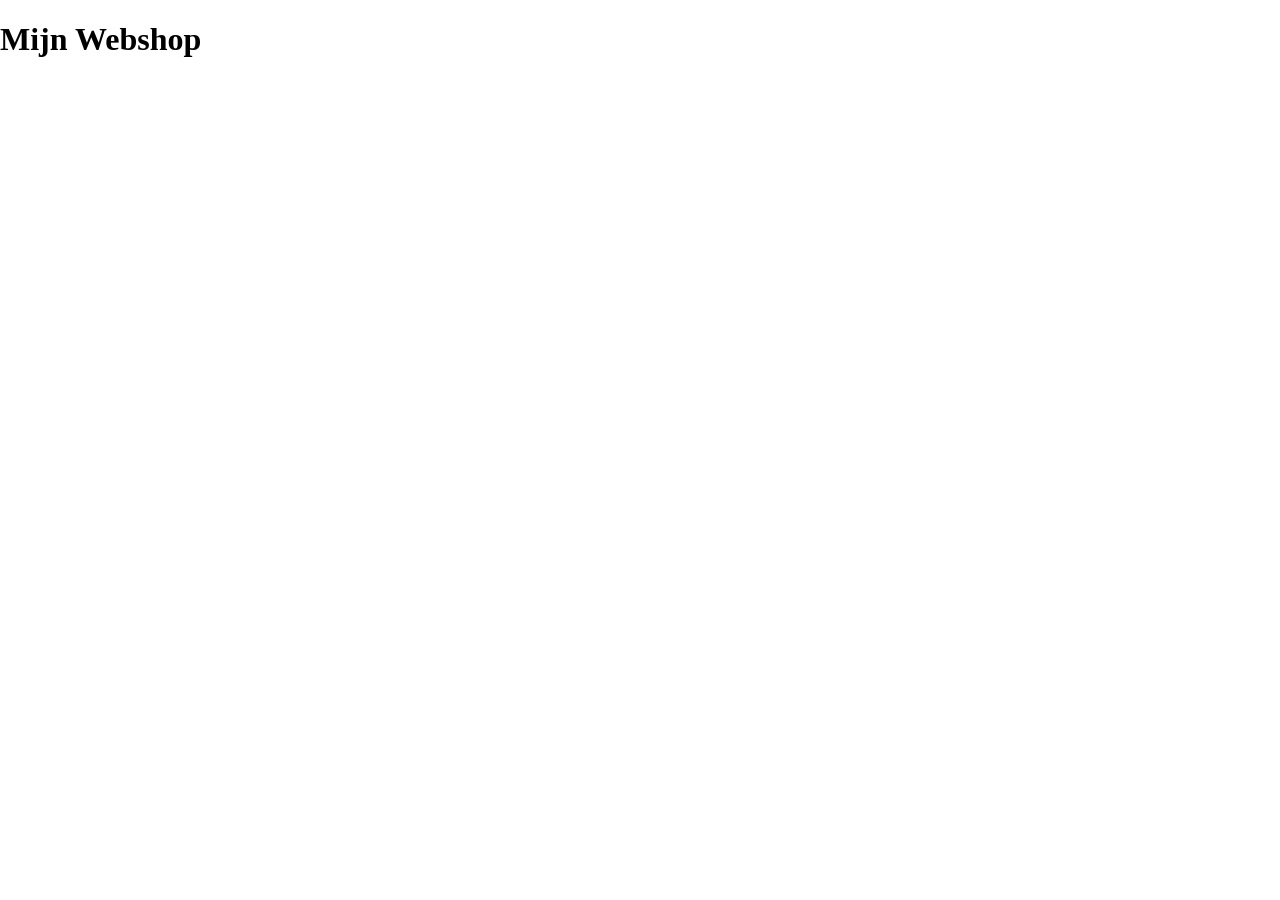
==== webshop-project/index.html @ 138c658b "rename" ====
<!DOCTYPE html>
<html lang="en">
<head>
  <meta charset="UTF-8">
  <meta name="viewport" content="width=device-width, initial-scale=1.0">
  <title>Document</title>
  <link rel="stylesheet" href="style/main.css">
</head>
<body>
    <h1>Mijn Webshop</h1>
      <div id="products"></div>
      <div id="cart"></div>
</body>
</html>
---- webshop-project/style/main.css ----
body {
  margin: 0;
  padding: 0;
}

.bg {
  position: absolute;
  height: 100vh;
  width: 100vw;
  top: 0;
  left: 0;
  background: url(/mountains.jpg);
  background-repeat: no-repeat;
  background-size: cover;
  background-position: center;
  z-index: -2;
}

.nav {
  height: 3.2rem;
  display: flex;
  justify-content: space-between;
  align-items: center;
  color: #fff;
}

.nav__logo {
  font-size: 1.5rem;
  margin: auto 1rem;
}

.nav__menu ul {
  margin: 0;
  padding: 0;
  display: flex;
}

.nav__menu ul li {
  list-style: none;
}

.nav__menu ul li a {
  text-decoration: none;
  color: #fff;
  padding: 1rem;
  display: block;
}

.nav__menu li:hover {
  background-color: rgba(255, 255, 255, 0.5);
}

.nav__hamburger {
  width: 1.875rem;
  height: 1.313rem;
  display: none;
  flex-direction: column;
  justify-content: space-around;
  position: absolute;
  top: 1rem;
  right: 1rem;
}

.nav__hamburger__line {
  height: 0.188rem;
  width: 100%;
  background-color: #fff;
  border-radius: 0.625rem;
  transition: all ease-in-out 0.2s;
}

/* raak me aan button */

.holographic-container {
  display: flex;
  justify-content: center;
  align-items: center;
  height: 100vh;
}

.holographic-card {
  width: 300px;
  height: 200px;
  display: flex;
  justify-content: center;
  align-items: center;
  position: relative;
  overflow: hidden;
  border-radius: 15px;
  transition: all 0.5s ease;
}

.holographic-card h2 {
  color: #0ff;
  font-size: 2rem;
  position: relative;
  z-index: 2;
}

.holographic-card::before {
  content: '';
  position: absolute;
  top: -50%;
  left: -50%;
  width: 200%;
  height: 200%;
  background: linear-gradient(
    0deg, 
    transparent, 
    transparent 30%, 
    rgba(0,255,255,0.3)
  );
  transform: rotate(-45deg);
  transition: all 0.5s ease;
  opacity: 0;
}

.holographic-card:hover {
  transform: scale(1.05);
  box-shadow: 0 0 20px rgba(0,255,255,0.5);
}

.holographic-card:hover::before {
  opacity: 1;
  transform: rotate(-45deg) translateY(100%);
}

/* MEDIA QUERIES */

@media screen and (max-width: 550px) {
  .nav__hamburger {
    display: flex;
  }
  .nav__menu {
    position: absolute;
    display: flex;
    align-items: center;
    background-color: rgba(255, 255, 255, 0.2);
    top: -10rem;
    width: 100%;
    transition: all ease-in-out 0.4s;
  }
  .nav {
    flex-direction: column;
    align-items: flex-start;
  }
  .nav__menu ul {
    flex-direction: column;
    width: 100%;
    padding: 3rem 0 0.6rem;
  }
  .nav__menu ul li {
    text-align: center;
  }
  .nav__menu ul li a {
    padding: 0.5rem;
  }
  .nav__menu {
    z-index: -1;
  }
  .nav__menu.active {
    top: 0;
  }
  .nav__hamburger.active :nth-child(1) {
    transform: rotate(45deg) translate(0.45rem, 0.1875rem);
  }

  .nav__hamburger.active :nth-child(2) {
    opacity: 0;
  }

  .nav__hamburger.active :nth-child(3) {
    transform: rotate(-45deg) translate(0.45rem, -0.1875rem);
  }
}
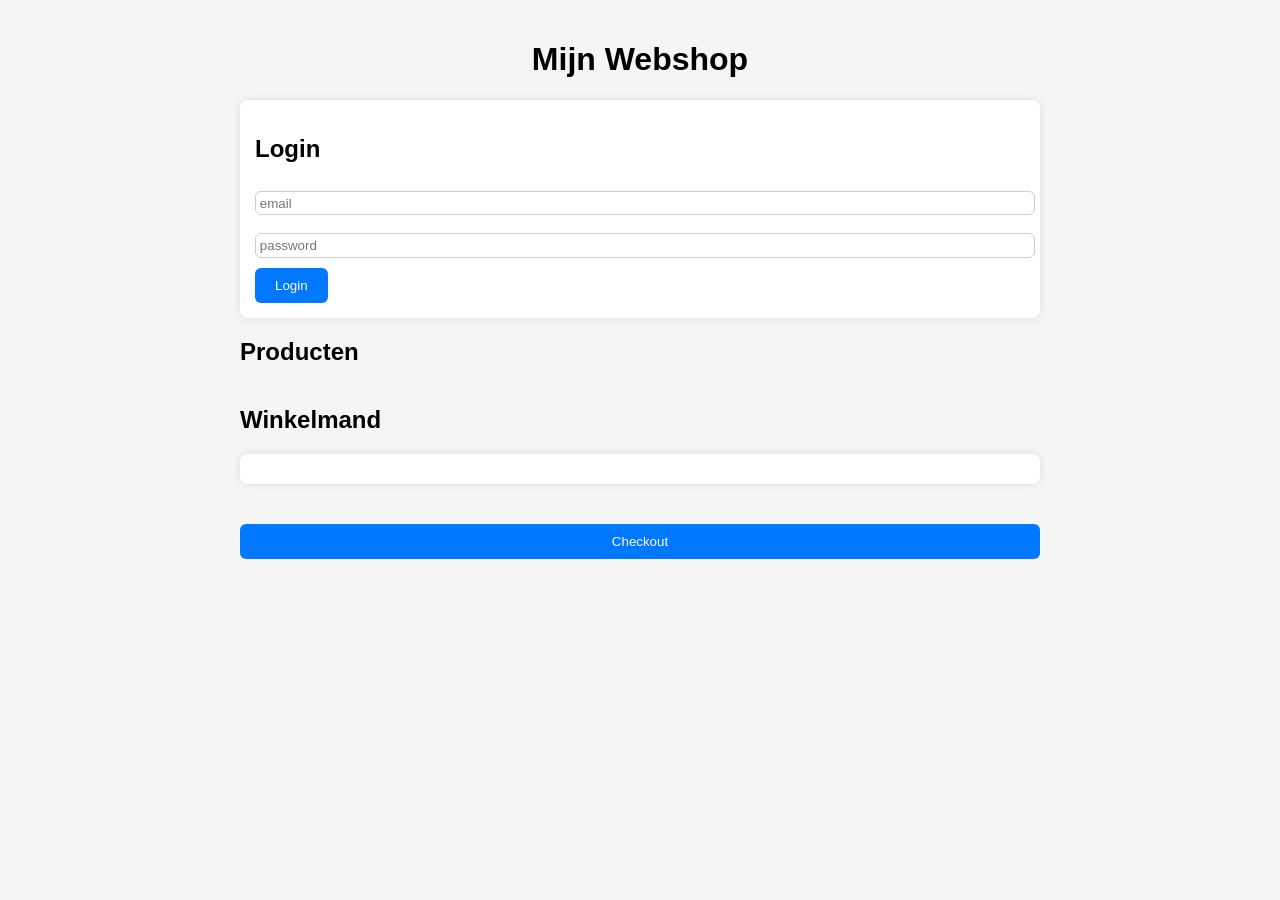
==== commit e31d53a0: "commit fake webshop Item add and remove in cart" ====
--- a/webshop-project/index.html
+++ b/webshop-project/index.html
@@ -1,14 +1,34 @@
+
 <!DOCTYPE html>
-<html lang="en">
+<html>
 <head>
-  <meta charset="UTF-8">
-  <meta name="viewport" content="width=device-width, initial-scale=1.0">
-  <title>Document</title>
-  <link rel="stylesheet" href="style/main.css">
+    <title>Mijn Webshop</title>
+    <link rel="stylesheet" href="style/main.css">
 </head>
 <body>
-    <h1>Mijn Webshop</h1>
-      <div id="products"></div>
-      <div id="cart"></div>
+
+<div class="container">
+
+    <h1 class="title">Mijn Webshop</h1>
+
+    <div class="auth-box">
+        <h2>Login</h2>
+        <input id="email" placeholder="email" />
+        <input id="password" placeholder="password" type="password" />
+        <button onclick="login()" class="btn">Login</button>
+    </div>
+
+    <h2>Producten</h2>
+    <div id="products" class="product-grid"></div>
+
+    <h2>Winkelmand</h2>
+    <div id="cart" class="cart-box"></div>
+
+    <button onclick="checkout()" class="btn checkout-btn">Checkout</button>
+
+</div>
+
+<script src="script.js"></script>
 </body>
-</html>+</html>
+
--- a/webshop-project/style/main.css
+++ b/webshop-project/style/main.css
@@ -1,176 +1,70 @@
+
 body {
-  margin: 0;
-  padding: 0;
+    font-family: Arial, sans-serif;
+    background: #f5f5f5;
+    margin: 0;
+    padding: 0;
 }
 
-.bg {
-  position: absolute;
-  height: 100vh;
-  width: 100vw;
-  top: 0;
-  left: 0;
-  background: url(/mountains.jpg);
-  background-repeat: no-repeat;
-  background-size: cover;
-  background-position: center;
-  z-index: -2;
+.container {
+    width: 800px;
+    margin: auto;
+    padding: 20px;
 }
 
-.nav {
-  height: 3.2rem;
-  display: flex;
-  justify-content: space-between;
-  align-items: center;
-  color: #fff;
+.title {
+    text-align: center;
 }
 
-.nav__logo {
-  font-size: 1.5rem;
-  margin: auto 1rem;
+.auth-box,
+.cart-box {
+    background: white;
+    padding: 15px;
+    border-radius: 8px;
+    box-shadow: 0 0 8px rgba(0,0,0,0.1);
+    margin-bottom: 20px;
 }
 
-.nav__menu ul {
-  margin: 0;
-  padding: 0;
-  display: flex;
+.product-grid {
+    display: grid;
+    grid-template-columns: repeat(2, 1fr);
+    gap: 15px;
 }
 
-.nav__menu ul li {
-  list-style: none;
+.product-grid div {
+    background: white;
+    padding: 15px;
+    border-radius: 8px;
+    box-shadow: 0 0 8px rgba(0,0,0,0.1);
 }
 
-.nav__menu ul li a {
-  text-decoration: none;
-  color: #fff;
-  padding: 1rem;
-  display: block;
+input {
+    width: 100%;
+    padding: .5%;
+    margin-top: 8px;
+    margin-bottom: 10px;
+    border-radius: 6px;
+    border: 1px solid #ccc;
 }
 
-.nav__menu li:hover {
-  background-color: rgba(255, 255, 255, 0.5);
+.btn {
+    padding: 10px 20px;
+    background: #0078ff;
+    color: white;
+    border: none;
+    border-radius: 6px;
+    cursor: pointer;
 }
 
-.nav__hamburger {
-  width: 1.875rem;
-  height: 1.313rem;
-  display: none;
-  flex-direction: column;
-  justify-content: space-around;
-  position: absolute;
-  top: 1rem;
-  right: 1rem;
+.btn:hover {
+    background: #005fcc;
 }
 
-.nav__hamburger__line {
-  height: 0.188rem;
-  width: 100%;
-  background-color: #fff;
-  border-radius: 0.625rem;
-  transition: all ease-in-out 0.2s;
+.checkout-btn {
+    width: 100%;
+    margin-top: 20px;
 }
 
-/* raak me aan button */
-
-.holographic-container {
-  display: flex;
-  justify-content: center;
-  align-items: center;
-  height: 100vh;
+button {
+    cursor: pointer;
 }
-
-.holographic-card {
-  width: 300px;
-  height: 200px;
-  display: flex;
-  justify-content: center;
-  align-items: center;
-  position: relative;
-  overflow: hidden;
-  border-radius: 15px;
-  transition: all 0.5s ease;
-}
-
-.holographic-card h2 {
-  color: #0ff;
-  font-size: 2rem;
-  position: relative;
-  z-index: 2;
-}
-
-.holographic-card::before {
-  content: '';
-  position: absolute;
-  top: -50%;
-  left: -50%;
-  width: 200%;
-  height: 200%;
-  background: linear-gradient(
-    0deg, 
-    transparent, 
-    transparent 30%, 
-    rgba(0,255,255,0.3)
-  );
-  transform: rotate(-45deg);
-  transition: all 0.5s ease;
-  opacity: 0;
-}
-
-.holographic-card:hover {
-  transform: scale(1.05);
-  box-shadow: 0 0 20px rgba(0,255,255,0.5);
-}
-
-.holographic-card:hover::before {
-  opacity: 1;
-  transform: rotate(-45deg) translateY(100%);
-}
-
-/* MEDIA QUERIES */
-
-@media screen and (max-width: 550px) {
-  .nav__hamburger {
-    display: flex;
-  }
-  .nav__menu {
-    position: absolute;
-    display: flex;
-    align-items: center;
-    background-color: rgba(255, 255, 255, 0.2);
-    top: -10rem;
-    width: 100%;
-    transition: all ease-in-out 0.4s;
-  }
-  .nav {
-    flex-direction: column;
-    align-items: flex-start;
-  }
-  .nav__menu ul {
-    flex-direction: column;
-    width: 100%;
-    padding: 3rem 0 0.6rem;
-  }
-  .nav__menu ul li {
-    text-align: center;
-  }
-  .nav__menu ul li a {
-    padding: 0.5rem;
-  }
-  .nav__menu {
-    z-index: -1;
-  }
-  .nav__menu.active {
-    top: 0;
-  }
-  .nav__hamburger.active :nth-child(1) {
-    transform: rotate(45deg) translate(0.45rem, 0.1875rem);
-  }
-
-  .nav__hamburger.active :nth-child(2) {
-    opacity: 0;
-  }
-
-  .nav__hamburger.active :nth-child(3) {
-    transform: rotate(-45deg) translate(0.45rem, -0.1875rem);
-  }
-}
-
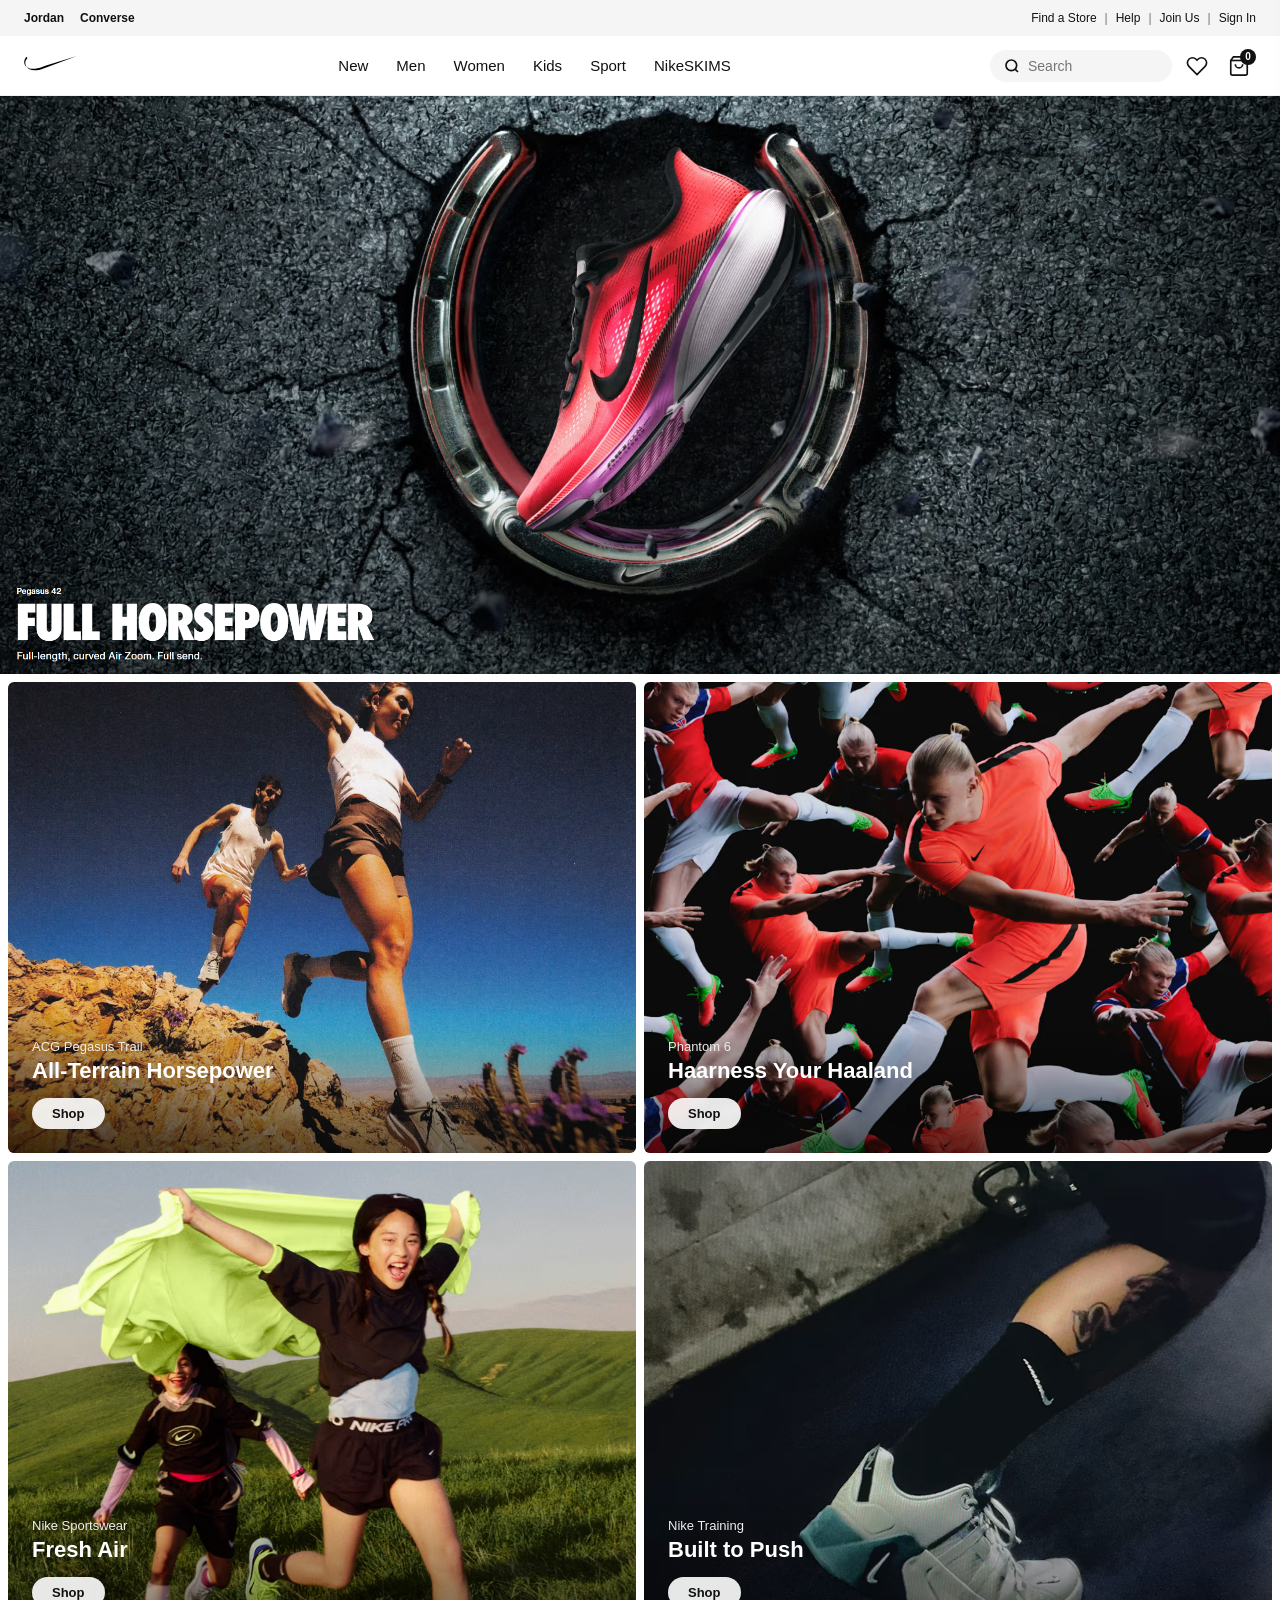
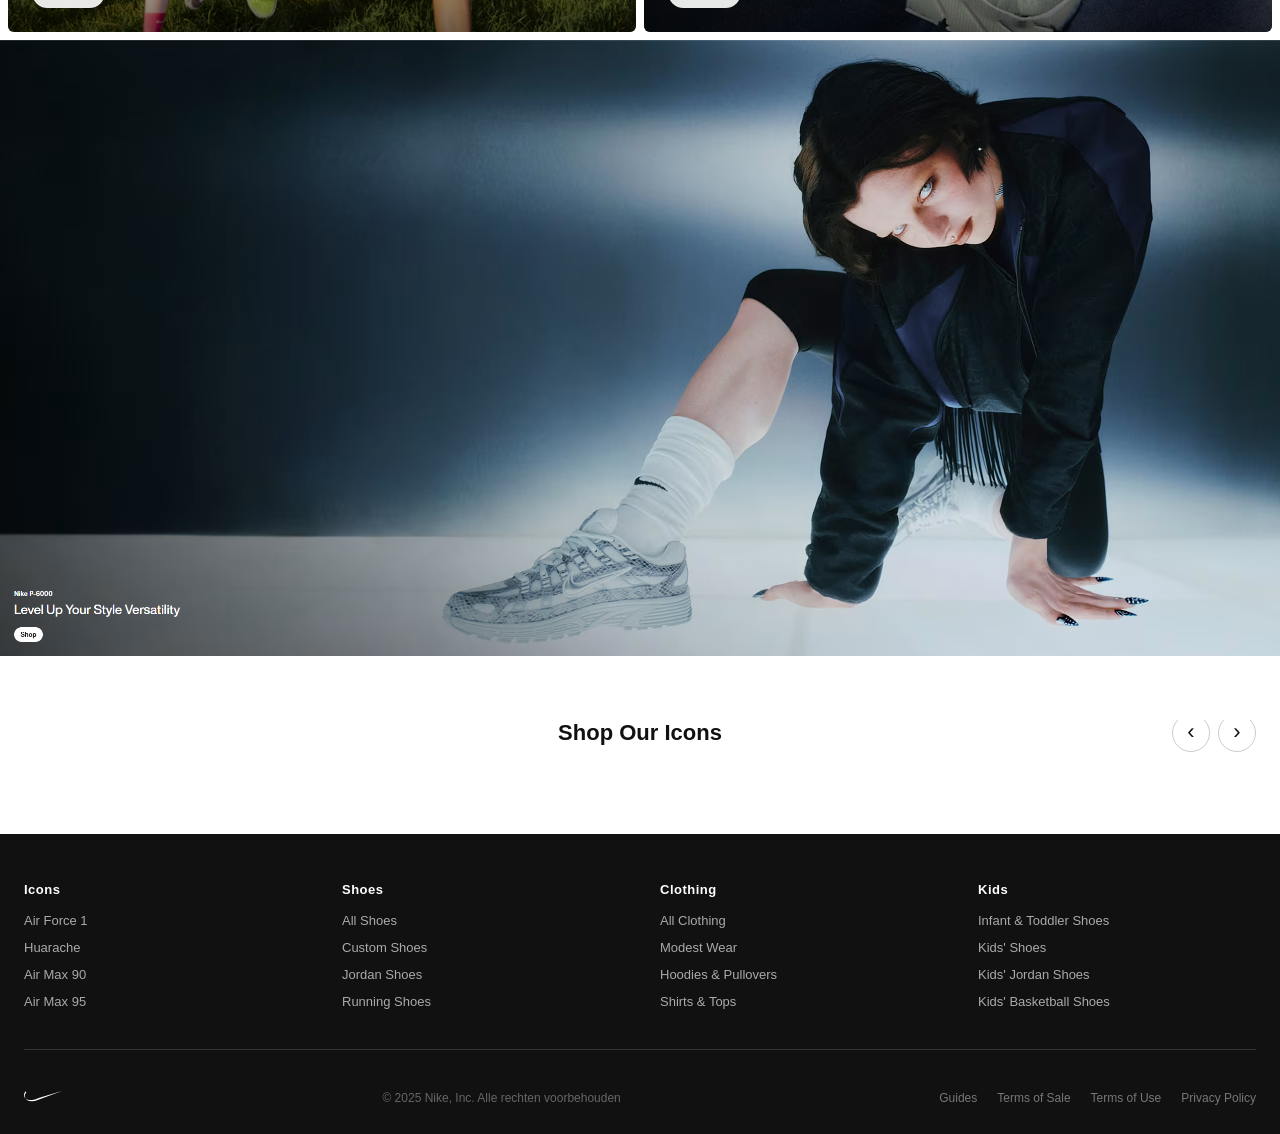
==== commit ad472505: "added fake nike clone" ====
--- a/webshop-project/index.html
+++ b/webshop-project/index.html
@@ -1,34 +1,213 @@
-
 <!DOCTYPE html>
-<html>
+<html lang="nl">
 <head>
-    <title>Mijn Webshop</title>
+    <meta charset="UTF-8">
+    <meta name="viewport" content="width=device-width, initial-scale=1.0">
+    <title>Nike. Just Do It.</title>
     <link rel="stylesheet" href="style/main.css">
 </head>
 <body>
 
-<div class="container">
-
-    <h1 class="title">Mijn Webshop</h1>
-
-    <div class="auth-box">
-        <h2>Login</h2>
-        <input id="email" placeholder="email" />
-        <input id="password" placeholder="password" type="password" />
-        <button onclick="login()" class="btn">Login</button>
-    </div>
-
-    <h2>Producten</h2>
-    <div id="products" class="product-grid"></div>
-
-    <h2>Winkelmand</h2>
-    <div id="cart" class="cart-box"></div>
-
-    <button onclick="checkout()" class="btn checkout-btn">Checkout</button>
-
+<!-- UTILITY BAR -->
+<div class="utility-bar">
+    <div class="utility-inner">
+        <div class="utility-left">
+            <span class="brand-link">Jordan</span>
+            <span class="brand-link">Converse</span>
+        </div>
+        <div class="utility-right">
+            <a href="#" class="utility-link">Find a Store</a>
+            <span class="utility-sep">|</span>
+            <a href="#" class="utility-link">Help</a>
+            <span class="utility-sep">|</span>
+            <a href="#" class="utility-link" onclick="openLogin(); return false;">Join Us</a>
+            <span class="utility-sep">|</span>
+            <a href="#" class="utility-link" onclick="openLogin(); return false;">Sign In</a>
+        </div>
+    </div>
+</div>
+
+<!-- NAVBAR -->
+<nav class="navbar">
+    <div class="nav-inner">
+        <div class="nav-logo">
+            <svg xmlns="http://www.w3.org/2000/svg" viewBox="0 0 60 22" width="55" height="20">
+                <path d="M58 0L20.5 14c-3.2 1.2-6.2 1.8-8.9 1.8C7 15.8 3.9 14.2 2.2 11.4.4 8.5.9 5 3.5 2.6L2.8.8C1 2.3 0 4.4 0 6.8c0 5 5.3 8 12.2 7.2 3.4-.4 7.1-1.6 11-3.3L58 0z"/>
+            </svg>
+        </div>
+        <div class="nav-links">
+            <a href="#" class="nav-link">New</a>
+            <a href="#" class="nav-link">Men</a>
+            <a href="#" class="nav-link">Women</a>
+            <a href="#" class="nav-link">Kids</a>
+            <a href="#" class="nav-link">Sport</a>
+            <a href="#" class="nav-link">NikeSKIMS</a>
+        </div>
+        <div class="nav-right">
+            <div class="search-box">
+                <svg width="16" height="16" viewBox="0 0 24 24" fill="none" stroke="currentColor" stroke-width="2.5">
+                    <circle cx="11" cy="11" r="8"/><line x1="21" y1="21" x2="16.65" y2="16.65"/>
+                </svg>
+                <input type="text" placeholder="Search" id="search-input" oninput="filterProducts()" />
+            </div>
+            <button class="icon-btn" onclick="openLogin()">
+                <svg width="22" height="22" viewBox="0 0 24 24" fill="none" stroke="currentColor" stroke-width="1.8">
+                    <path d="M20.84 4.61a5.5 5.5 0 0 0-7.78 0L12 5.67l-1.06-1.06a5.5 5.5 0 0 0-7.78 7.78l1.06 1.06L12 21.23l7.78-7.78 1.06-1.06a5.5 5.5 0 0 0 0-7.78z"/>
+                </svg>
+            </button>
+            <button class="icon-btn cart-icon-btn" onclick="toggleCart()">
+                <svg width="22" height="22" viewBox="0 0 24 24" fill="none" stroke="currentColor" stroke-width="1.8">
+                    <path d="M6 2L3 6v14a2 2 0 0 0 2 2h14a2 2 0 0 0 2-2V6l-3-4z"/>
+                    <line x1="3" y1="6" x2="21" y2="6"/>
+                    <path d="M16 10a4 4 0 0 1-8 0"/>
+                </svg>
+                <span id="cart-count" class="cart-count">0</span>
+            </button>
+        </div>
+    </div>
+</nav>
+
+<!-- HERO -->
+<section class="hero">
+    <img src="images/herosection.png" alt="Hero" class="hero-bg-img" />
+</section>
+
+<!-- CAMPAIGN GRID -->
+<section class="campaign-grid">
+    <div class="campaign-card">
+        <img src="images/image.png" alt="Campaign 1" class="campaign-img" />
+        <div class="campaign-info">
+            <p class="camp-eyebrow">ACG Pegasus Trail</p>
+            <p class="camp-title">All-Terrain Horsepower</p>
+            <a href="#" class="shop-pill">Shop</a>
+        </div>
+    </div>
+    <div class="campaign-card">
+        <img src="images/haaland.png" alt="Campaign 2" class="campaign-img" />
+        <div class="campaign-info">
+            <p class="camp-eyebrow">Phantom 6</p>
+            <p class="camp-title">Haarness Your Haaland</p>
+            <a href="#" class="shop-pill">Shop</a>
+        </div>
+    </div>
+    <div class="campaign-card">
+        <img src="images/3efoto.png" alt="Campaign 3" class="campaign-img" />
+        <div class="campaign-info">
+            <p class="camp-eyebrow">Nike Sportswear</p>
+            <p class="camp-title">Fresh Air</p>
+            <a href="#" class="shop-pill">Shop</a>
+        </div>
+    </div>
+    <div class="campaign-card">
+        <img src="images/4efoto.png" alt="Campaign 4" class="campaign-img" />
+        <div class="campaign-info">
+            <p class="camp-eyebrow">Nike Training</p>
+            <p class="camp-title">Built to Push</p>
+            <a href="#" class="shop-pill">Shop</a>
+        </div>
+    </div>
+</section>
+
+<!-- HERO 2 BANNER -->
+<section class="hero2-banner">
+    <img src="images/hero2section.png" alt="Nike P-6000" class="hero2-img" />
+</section>
+
+<!-- CAROUSEL -->
+<section id="products-section" class="carousel-section">
+    <div class="carousel-header">
+        <h2 class="carousel-title">Shop Our Icons</h2>
+        <div class="carousel-arrows">
+            <button class="carousel-arrow" id="prev-btn" onclick="carouselPrev()">&#8249;</button>
+            <button class="carousel-arrow" id="next-btn" onclick="carouselNext()">&#8250;</button>
+        </div>
+    </div>
+    <div class="carousel-viewport">
+        <div id="products" class="carousel-track"></div>
+    </div>
+</section>
+
+<!-- FOOTER -->
+<footer class="footer">
+    <div class="footer-inner">
+        <div class="footer-columns">
+            <div class="footer-col">
+                <h4>Icons</h4>
+                <a href="#">Air Force 1</a>
+                <a href="#">Huarache</a>
+                <a href="#">Air Max 90</a>
+                <a href="#">Air Max 95</a>
+            </div>
+            <div class="footer-col">
+                <h4>Shoes</h4>
+                <a href="#">All Shoes</a>
+                <a href="#">Custom Shoes</a>
+                <a href="#">Jordan Shoes</a>
+                <a href="#">Running Shoes</a>
+            </div>
+            <div class="footer-col">
+                <h4>Clothing</h4>
+                <a href="#">All Clothing</a>
+                <a href="#">Modest Wear</a>
+                <a href="#">Hoodies &amp; Pullovers</a>
+                <a href="#">Shirts &amp; Tops</a>
+            </div>
+            <div class="footer-col">
+                <h4>Kids</h4>
+                <a href="#">Infant &amp; Toddler Shoes</a>
+                <a href="#">Kids' Shoes</a>
+                <a href="#">Kids' Jordan Shoes</a>
+                <a href="#">Kids' Basketball Shoes</a>
+            </div>
+        </div>
+        <div class="footer-bottom">
+            <svg xmlns="http://www.w3.org/2000/svg" viewBox="0 0 60 22" width="40" height="16" fill="white">
+                <path d="M58 0L20.5 14c-3.2 1.2-6.2 1.8-8.9 1.8C7 15.8 3.9 14.2 2.2 11.4.4 8.5.9 5 3.5 2.6L2.8.8C1 2.3 0 4.4 0 6.8c0 5 5.3 8 12.2 7.2 3.4-.4 7.1-1.6 11-3.3L58 0z"/>
+            </svg>
+            <p>© 2025 Nike, Inc. Alle rechten voorbehouden</p>
+            <div class="footer-links">
+                <a href="#">Guides</a>
+                <a href="#">Terms of Sale</a>
+                <a href="#">Terms of Use</a>
+                <a href="#">Privacy Policy</a>
+            </div>
+        </div>
+    </div>
+</footer>
+
+<!-- CART SIDEBAR -->
+<div id="cart-overlay" class="cart-overlay" onclick="toggleCart()"></div>
+<aside id="cart-sidebar" class="cart-sidebar">
+    <div class="cart-header">
+        <h3>Your Bag</h3>
+        <button class="close-btn" onclick="toggleCart()">✕</button>
+    </div>
+    <div id="cart" class="cart-items"></div>
+    <div class="cart-footer">
+        <div class="cart-total">
+            <span>Total</span>
+            <span id="cart-total">€0</span>
+        </div>
+        <button onclick="checkout()" class="checkout-btn">Checkout</button>
+    </div>
+</aside>
+
+<!-- LOGIN MODAL -->
+<div id="login-overlay" class="login-overlay" onclick="closeLogin()"></div>
+<div id="login-modal" class="login-modal">
+    <button class="close-btn modal-close" onclick="closeLogin()">✕</button>
+    <div class="modal-swoosh">
+        <svg xmlns="http://www.w3.org/2000/svg" viewBox="0 0 60 22" width="60" height="22">
+            <path d="M58 0L20.5 14c-3.2 1.2-6.2 1.8-8.9 1.8C7 15.8 3.9 14.2 2.2 11.4.4 8.5.9 5 3.5 2.6L2.8.8C1 2.3 0 4.4 0 6.8c0 5 5.3 8 12.2 7.2 3.4-.4 7.1-1.6 11-3.3L58 0z"/>
+        </svg>
+    </div>
+    <h2>Your account<br>for everything<br>Nike</h2>
+    <input id="email" type="email" placeholder="Email address" />
+    <input id="password" type="password" placeholder="Password" />
+    <button onclick="login()" class="btn-primary">Sign In</button>
+    <p class="modal-footer-text">Not a Member? <a href="#">Join Us</a></p>
 </div>
 
 <script src="script.js"></script>
 </body>
 </html>
-
--- a/webshop-project/style/main.css
+++ b/webshop-project/style/main.css
@@ -1,70 +1,732 @@
-
-body {
-    font-family: Arial, sans-serif;
-    background: #f5f5f5;
+*, *::before, *::after {
+    box-sizing: border-box;
     margin: 0;
     padding: 0;
 }
 
-.container {
-    width: 800px;
+:root {
+    --black: #111111;
+    --white: #ffffff;
+    --gray-light: #f5f5f5;
+    --gray-mid: #e5e5e5;
+    --gray-text: #757575;
+    --font: 'Helvetica Neue', Helvetica, Arial, sans-serif;
+    --utility-h: 36px;
+    --nav-h: 60px;
+}
+
+body {
+    font-family: var(--font);
+    background: var(--white);
+    color: var(--black);
+}
+
+/* ── UTILITY BAR ── */
+.utility-bar {
+    position: fixed;
+    top: 0;
+    left: 0;
+    right: 0;
+    height: var(--utility-h);
+    background: var(--gray-light);
+    z-index: 1100;
+    display: flex;
+    align-items: center;
+}
+
+.utility-inner {
+    width: 100%;
+    max-width: 1280px;
     margin: auto;
-    padding: 20px;
-}
-
-.title {
+    padding: 0 24px;
+    display: flex;
+    justify-content: space-between;
+    align-items: center;
+}
+
+.utility-left {
+    display: flex;
+    gap: 16px;
+}
+
+.brand-link {
+    font-size: 12px;
+    font-weight: 600;
+    color: var(--black);
+    cursor: pointer;
+}
+
+.utility-right {
+    display: flex;
+    align-items: center;
+    gap: 8px;
+}
+
+.utility-link {
+    font-size: 12px;
+    color: var(--black);
+    text-decoration: none;
+}
+
+.utility-link:hover { text-decoration: underline; }
+
+.utility-sep {
+    font-size: 12px;
+    color: var(--gray-text);
+}
+
+/* ── NAVBAR ── */
+.navbar {
+    position: fixed;
+    top: var(--utility-h);
+    left: 0;
+    right: 0;
+    height: var(--nav-h);
+    background: var(--white);
+    z-index: 1000;
+    border-bottom: 1px solid rgba(0,0,0,0.06);
+}
+
+.nav-inner {
+    max-width: 1280px;
+    margin: auto;
+    height: 100%;
+    display: flex;
+    align-items: center;
+    justify-content: space-between;
+    padding: 0 24px;
+    gap: 16px;
+}
+
+.nav-logo {
+    flex-shrink: 0;
+    display: flex;
+    align-items: center;
+    color: var(--black);
+}
+
+.nav-links {
+    display: flex;
+    align-items: center;
+    gap: 28px;
+    flex: 1;
+    justify-content: center;
+}
+
+.nav-link {
+    text-decoration: none;
+    color: var(--black);
+    font-size: 15px;
+    font-weight: 500;
+    white-space: nowrap;
+}
+
+.nav-link:hover { text-decoration: underline; }
+
+.nav-right {
+    display: flex;
+    align-items: center;
+    gap: 8px;
+    flex-shrink: 0;
+}
+
+.search-box {
+    display: flex;
+    align-items: center;
+    background: var(--gray-light);
+    border-radius: 20px;
+    padding: 8px 14px;
+    gap: 8px;
+}
+
+.search-box input {
+    border: none;
+    background: transparent;
+    font-size: 14px;
+    font-family: var(--font);
+    outline: none;
+    width: 130px;
+    color: var(--black);
+}
+
+.search-box input::placeholder { color: var(--gray-text); }
+
+.icon-btn {
+    background: none;
+    border: none;
+    cursor: pointer;
+    color: var(--black);
+    position: relative;
+    padding: 6px;
+    display: flex;
+    align-items: center;
+    border-radius: 50%;
+}
+
+.icon-btn:hover { background: var(--gray-light); }
+
+.cart-count {
+    position: absolute;
+    top: 0;
+    right: 0;
+    background: var(--black);
+    color: var(--white);
+    font-size: 10px;
+    width: 16px;
+    height: 16px;
+    border-radius: 50%;
+    display: flex;
+    align-items: center;
+    justify-content: center;
+    font-weight: bold;
+}
+
+/* ── HERO ── */
+.hero {
+    margin-top: calc(var(--utility-h) + var(--nav-h));
+    width: 100%;
+    line-height: 0;
+}
+
+.hero-bg-img {
+    width: 100%;
+    height: auto;
+    display: block;
+}
+
+/* ── CAMPAIGN GRID ── */
+.campaign-grid {
+    display: grid;
+    grid-template-columns: 1fr 1fr;
+    gap: 0;
+    padding: 8px;
+    gap: 8px;
+    background: var(--white);
+}
+
+.campaign-card {
+    position: relative;
+    overflow: hidden;
+    border-radius: 6px;
+}
+
+.campaign-img {
+    width: 100%;
+    aspect-ratio: 4/3;
+    object-fit: cover;
+    display: block;
+}
+
+.campaign-info {
+    position: absolute;
+    bottom: 0;
+    left: 0;
+    right: 0;
+    padding: 24px;
+    background: linear-gradient(to top, rgba(0,0,0,0.55) 0%, transparent 100%);
+    color: var(--white);
+}
+
+.camp-eyebrow {
+    font-size: 13px;
+    font-weight: 400;
+    margin-bottom: 4px;
+    color: #eee;
+}
+
+.camp-title {
+    font-size: 22px;
+    font-weight: 700;
+    margin-bottom: 14px;
+    line-height: 1.2;
+}
+
+.shop-pill {
+    display: inline-block;
+    padding: 8px 20px;
+    background: rgba(255,255,255,0.9);
+    color: var(--black);
+    text-decoration: none;
+    font-size: 13px;
+    font-weight: 600;
+    border-radius: 20px;
+    transition: background 0.2s;
+    backdrop-filter: blur(4px);
+}
+
+.shop-pill:hover { background: var(--white); }
+
+/* ── HERO 2 BANNER ── */
+.hero2-banner {
+    position: relative;
+    width: 100%;
+    line-height: 0;
+}
+
+.hero2-img {
+    width: 100%;
+    height: auto;
+    display: block;
+}
+
+.hero2-footer {
+    padding: 16px 0;
+}
+
+.shop-pill-dark {
+    display: inline-block;
+    padding: 10px 24px;
+    background: var(--black);
+    color: var(--white);
+    text-decoration: none;
+    font-size: 14px;
+    font-weight: 600;
+    border-radius: 30px;
+    transition: background 0.2s;
+}
+
+.shop-pill-dark:hover { background: #333; }
+
+/* ── CAROUSEL ── */
+.carousel-section {
+    margin: 64px 0;
+    overflow: hidden;
+}
+
+.carousel-header {
+    display: flex;
+    align-items: center;
+    justify-content: center;
+    position: relative;
+    margin-bottom: 24px;
+    padding: 0 24px;
+}
+
+.carousel-title {
+    font-size: 22px;
+    font-weight: 700;
     text-align: center;
 }
 
-.auth-box,
-.cart-box {
-    background: white;
-    padding: 15px;
-    border-radius: 8px;
-    box-shadow: 0 0 8px rgba(0,0,0,0.1);
-    margin-bottom: 20px;
-}
-
-.product-grid {
+.carousel-arrows {
+    position: absolute;
+    right: 24px;
+    display: flex;
+    gap: 8px;
+}
+
+.carousel-arrow {
+    width: 38px;
+    height: 38px;
+    border-radius: 50%;
+    border: 1px solid #ccc;
+    background: var(--white);
+    cursor: pointer;
+    font-size: 22px;
+    line-height: 1;
+    display: flex;
+    align-items: center;
+    justify-content: center;
+    color: var(--black);
+    transition: background 0.2s;
+    padding-bottom: 2px;
+}
+
+.carousel-arrow:hover { background: var(--gray-light); }
+.carousel-arrow:disabled { opacity: 0.3; cursor: default; }
+
+.carousel-viewport {
+    overflow: hidden;
+    padding: 0 24px;
+}
+
+.carousel-track {
+    display: flex;
+    gap: 12px;
+    transition: transform 0.4s ease;
+}
+
+/* ── PRODUCT CARD ── */
+.product-card {
+    flex: 0 0 calc(33.333% - 8px);
+    cursor: pointer;
+}
+
+.product-img {
+    position: relative;
+    width: 100%;
+    aspect-ratio: 3/4;
+    background: linear-gradient(160deg, #c8d4e0 0%, #8fa8c0 100%);
+    border-radius: 10px;
+    display: flex;
+    align-items: center;
+    justify-content: center;
+    overflow: hidden;
+    transition: transform 0.25s ease;
+}
+
+.product-card:hover .product-img { transform: scale(1.02); }
+
+.product-img-emoji { font-size: 72px; }
+
+.product-img-photo {
+    width: 100%;
+    height: 100%;
+    object-fit: cover;
+}
+
+.product-name-pill {
+    position: absolute;
+    bottom: 16px;
+    left: 16px;
+    background: var(--white);
+    color: var(--black);
+    padding: 8px 18px;
+    border-radius: 20px;
+    font-size: 13px;
+    font-weight: 600;
+    white-space: nowrap;
+    box-shadow: 0 2px 8px rgba(0,0,0,0.15);
+}
+
+.product-card-footer {
+    padding: 12px 4px 0;
+    display: flex;
+    align-items: center;
+    justify-content: space-between;
+    gap: 12px;
+}
+
+.product-price {
+    font-size: 15px;
+    font-weight: 600;
+    white-space: nowrap;
+}
+
+.add-to-cart-btn {
+    flex: 1;
+    padding: 11px 16px;
+    background: var(--black);
+    color: var(--white);
+    border: none;
+    border-radius: 30px;
+    font-size: 13px;
+    font-weight: 600;
+    cursor: pointer;
+    transition: background 0.2s;
+    font-family: var(--font);
+}
+
+.add-to-cart-btn:hover { background: #333; }
+
+.no-results {
+    text-align: center;
+    color: var(--gray-text);
+    padding: 60px 0;
+    font-size: 15px;
+    width: 100%;
+}
+
+/* ── FOOTER ── */
+.footer {
+    background: var(--black);
+    color: var(--white);
+    padding: 48px 24px 28px;
+}
+
+.footer-inner {
+    max-width: 1280px;
+    margin: auto;
+}
+
+.footer-columns {
     display: grid;
-    grid-template-columns: repeat(2, 1fr);
-    gap: 15px;
-}
-
-.product-grid div {
-    background: white;
-    padding: 15px;
-    border-radius: 8px;
-    box-shadow: 0 0 8px rgba(0,0,0,0.1);
-}
-
-input {
-    width: 100%;
-    padding: .5%;
+    grid-template-columns: repeat(4, 1fr);
+    gap: 40px;
+    margin-bottom: 40px;
+    padding-bottom: 40px;
+    border-bottom: 1px solid #333;
+}
+
+.footer-col {
+    display: flex;
+    flex-direction: column;
+    gap: 12px;
+}
+
+.footer-col h4 {
+    font-size: 13px;
+    font-weight: 700;
+    letter-spacing: 0.5px;
+    margin-bottom: 4px;
+}
+
+.footer-col a {
+    color: #aaa;
+    text-decoration: none;
+    font-size: 13px;
+    transition: color 0.15s;
+}
+
+.footer-col a:hover { color: var(--white); }
+
+.footer-bottom {
+    display: flex;
+    align-items: center;
+    justify-content: space-between;
+    flex-wrap: wrap;
+    gap: 16px;
+}
+
+.footer-bottom p {
+    font-size: 12px;
+    color: #666;
+}
+
+.footer-links {
+    display: flex;
+    gap: 20px;
+}
+
+.footer-links a {
+    font-size: 12px;
+    color: #777;
+    text-decoration: none;
+}
+
+.footer-links a:hover { color: var(--white); }
+
+/* ── CART SIDEBAR ── */
+.cart-overlay {
+    display: none;
+    position: fixed;
+    inset: 0;
+    background: rgba(0,0,0,0.4);
+    z-index: 900;
+}
+
+.cart-overlay.active { display: block; }
+
+.cart-sidebar {
+    position: fixed;
+    top: 0;
+    right: -440px;
+    width: 420px;
+    height: 100%;
+    background: var(--white);
+    z-index: 1200;
+    display: flex;
+    flex-direction: column;
+    transition: right 0.3s ease;
+    box-shadow: -4px 0 24px rgba(0,0,0,0.12);
+}
+
+.cart-sidebar.active { right: 0; }
+
+.cart-header {
+    display: flex;
+    align-items: center;
+    justify-content: space-between;
+    padding: 24px;
+    border-bottom: 1px solid var(--gray-mid);
+}
+
+.cart-header h3 {
+    font-size: 16px;
+    font-weight: 700;
+    letter-spacing: 1px;
+    text-transform: uppercase;
+}
+
+.close-btn {
+    background: none;
+    border: none;
+    font-size: 18px;
+    cursor: pointer;
+    color: var(--black);
+    padding: 4px;
+    line-height: 1;
+}
+
+.cart-items {
+    flex: 1;
+    overflow-y: auto;
+    padding: 8px 24px;
+}
+
+.cart-empty {
+    text-align: center;
+    color: var(--gray-text);
+    padding: 60px 0;
+    font-size: 15px;
+}
+
+.cart-item {
+    display: flex;
+    align-items: center;
+    gap: 16px;
+    padding: 16px 0;
+    border-bottom: 1px solid var(--gray-mid);
+}
+
+.cart-item-img {
+    width: 80px;
+    height: 80px;
+    background: var(--gray-light);
+    border-radius: 6px;
+    display: flex;
+    align-items: center;
+    justify-content: center;
+    font-size: 32px;
+    flex-shrink: 0;
+}
+
+.cart-item-info { flex: 1; }
+
+.cart-item-name {
+    font-size: 14px;
+    font-weight: 700;
+    margin-bottom: 4px;
+}
+
+.cart-item-price {
+    font-size: 14px;
+    color: var(--gray-text);
+}
+
+.cart-item-remove {
+    background: none;
+    border: none;
+    font-size: 16px;
+    cursor: pointer;
+    color: var(--gray-text);
+    padding: 4px;
+    transition: color 0.15s;
+}
+
+.cart-item-remove:hover { color: var(--black); }
+
+.cart-footer {
+    padding: 24px;
+    border-top: 1px solid var(--gray-mid);
+}
+
+.cart-total {
+    display: flex;
+    justify-content: space-between;
+    font-size: 16px;
+    font-weight: 700;
+    margin-bottom: 16px;
+}
+
+.checkout-btn {
+    width: 100%;
+    padding: 16px;
+    background: var(--black);
+    color: var(--white);
+    border: none;
+    border-radius: 30px;
+    font-size: 14px;
+    font-weight: 700;
+    letter-spacing: 0.5px;
+    text-transform: uppercase;
+    cursor: pointer;
+    transition: background 0.2s;
+    font-family: var(--font);
+}
+
+.checkout-btn:hover { background: #333; }
+
+/* ── LOGIN MODAL ── */
+.login-overlay {
+    display: none;
+    position: fixed;
+    inset: 0;
+    background: rgba(0,0,0,0.5);
+    z-index: 1300;
+}
+
+.login-overlay.active { display: block; }
+
+.login-modal {
+    display: none;
+    position: fixed;
+    top: 50%;
+    left: 50%;
+    transform: translate(-50%, -50%);
+    z-index: 1400;
+    background: var(--white);
+    padding: 48px 40px;
+    width: 380px;
+    border-radius: 4px;
+    box-shadow: 0 8px 48px rgba(0,0,0,0.2);
+}
+
+.login-modal.active { display: block; }
+
+.modal-close {
+    position: absolute;
+    top: 16px;
+    right: 16px;
+}
+
+.modal-swoosh {
+    display: flex;
+    justify-content: center;
+    margin-bottom: 24px;
+}
+
+.login-modal h2 {
+    font-size: 26px;
+    font-weight: 700;
+    text-align: center;
+    margin-bottom: 28px;
+    line-height: 1.25;
+}
+
+.login-modal input {
+    width: 100%;
+    padding: 14px 16px;
+    border: 1px solid var(--gray-mid);
+    border-radius: 4px;
+    font-size: 14px;
+    margin-bottom: 12px;
+    outline: none;
+    font-family: var(--font);
+    background: var(--white);
+    transition: border-color 0.15s;
+}
+
+.login-modal input:focus { border-color: var(--black); }
+
+.btn-primary {
+    width: 100%;
+    padding: 16px;
+    background: var(--black);
+    color: var(--white);
+    border: none;
+    border-radius: 30px;
+    font-size: 14px;
+    font-weight: 700;
+    letter-spacing: 0.5px;
+    text-transform: uppercase;
+    cursor: pointer;
     margin-top: 8px;
-    margin-bottom: 10px;
-    border-radius: 6px;
-    border: 1px solid #ccc;
-}
-
-.btn {
-    padding: 10px 20px;
-    background: #0078ff;
-    color: white;
-    border: none;
-    border-radius: 6px;
-    cursor: pointer;
-}
-
-.btn:hover {
-    background: #005fcc;
-}
-
-.checkout-btn {
-    width: 100%;
+    font-family: var(--font);
+    transition: background 0.2s;
+}
+
+.btn-primary:hover { background: #333; }
+
+.modal-footer-text {
+    font-size: 13px;
+    color: var(--gray-text);
+    text-align: center;
     margin-top: 20px;
 }
 
-button {
-    cursor: pointer;
-}
+.modal-footer-text a {
+    color: var(--black);
+    font-weight: 700;
+    text-decoration: underline;
+}
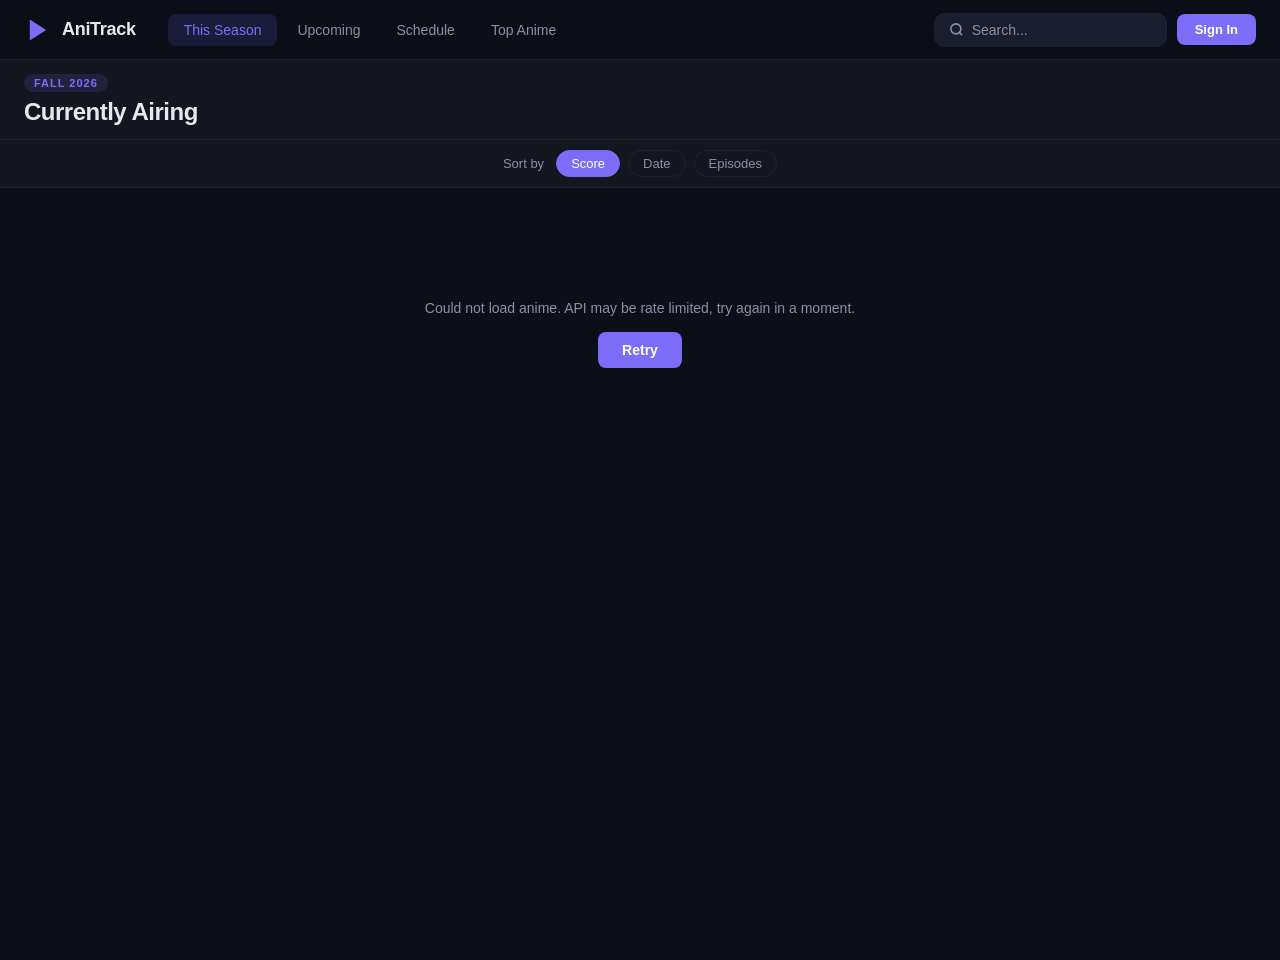
==== commit 926da898: "working livechart v2" ====
--- a/webshop-project/index.html
+++ b/webshop-project/index.html
@@ -1,211 +1,132 @@
 <!DOCTYPE html>
-<html lang="nl">
+<html lang="en">
 <head>
     <meta charset="UTF-8">
     <meta name="viewport" content="width=device-width, initial-scale=1.0">
-    <title>Nike. Just Do It.</title>
+    <title>AniTrack — Seasonal Anime Guide</title>
     <link rel="stylesheet" href="style/main.css">
 </head>
 <body>
-
-<!-- UTILITY BAR -->
-<div class="utility-bar">
-    <div class="utility-inner">
-        <div class="utility-left">
-            <span class="brand-link">Jordan</span>
-            <span class="brand-link">Converse</span>
-        </div>
-        <div class="utility-right">
-            <a href="#" class="utility-link">Find a Store</a>
-            <span class="utility-sep">|</span>
-            <a href="#" class="utility-link">Help</a>
-            <span class="utility-sep">|</span>
-            <a href="#" class="utility-link" onclick="openLogin(); return false;">Join Us</a>
-            <span class="utility-sep">|</span>
-            <a href="#" class="utility-link" onclick="openLogin(); return false;">Sign In</a>
-        </div>
-    </div>
-</div>
 
 <!-- NAVBAR -->
 <nav class="navbar">
     <div class="nav-inner">
         <div class="nav-logo">
-            <svg xmlns="http://www.w3.org/2000/svg" viewBox="0 0 60 22" width="55" height="20">
-                <path d="M58 0L20.5 14c-3.2 1.2-6.2 1.8-8.9 1.8C7 15.8 3.9 14.2 2.2 11.4.4 8.5.9 5 3.5 2.6L2.8.8C1 2.3 0 4.4 0 6.8c0 5 5.3 8 12.2 7.2 3.4-.4 7.1-1.6 11-3.3L58 0z"/>
+            <svg width="28" height="28" viewBox="0 0 24 24" fill="none">
+                <polygon points="5,3 19,12 5,21" fill="#7c6df8"/>
             </svg>
+            <span class="logo-text">AniTrack</span>
         </div>
-        <div class="nav-links">
-            <a href="#" class="nav-link">New</a>
-            <a href="#" class="nav-link">Men</a>
-            <a href="#" class="nav-link">Women</a>
-            <a href="#" class="nav-link">Kids</a>
-            <a href="#" class="nav-link">Sport</a>
-            <a href="#" class="nav-link">NikeSKIMS</a>
+        <div class="nav-tabs">
+            <button class="nav-tab active" data-tab="airing" onclick="switchTab(this, 'airing')">This Season</button>
+            <button class="nav-tab" data-tab="upcoming" onclick="switchTab(this, 'upcoming')">Upcoming</button>
+            <button class="nav-tab" data-tab="schedule" onclick="switchTab(this, 'schedule')">Schedule</button>
+            <button class="nav-tab" data-tab="top" onclick="switchTab(this, 'top')">Top Anime</button>
+            <button class="nav-tab" id="fav-tab" data-tab="favorites" onclick="switchTab(this, 'favorites')" style="display:none">
+                Favorites
+                <span class="fav-badge" id="fav-badge" style="display:none"></span>
+            </button>
         </div>
-        <div class="nav-right">
-            <div class="search-box">
-                <svg width="16" height="16" viewBox="0 0 24 24" fill="none" stroke="currentColor" stroke-width="2.5">
+        <div class="nav-right-group">
+            <div class="notif-wrapper" id="notif-wrapper" style="display:none">
+                <button class="notif-btn" id="notif-btn" onclick="toggleNotifDropdown()">
+                    <svg width="18" height="18" viewBox="0 0 24 24" fill="none" stroke="currentColor" stroke-width="2">
+                        <path d="M18 8A6 6 0 0 0 6 8c0 7-3 9-3 9h18s-3-2-3-9"/><path d="M13.73 21a2 2 0 0 1-3.46 0"/>
+                    </svg>
+                    <span class="notif-badge" id="notif-badge" style="display:none"></span>
+                </button>
+                <div class="notif-dropdown" id="notif-dropdown">
+                    <div class="notif-header">
+                        <span>Notifications</span>
+                        <button class="notif-mark-read" onclick="markEpisodesAsSeen()">Mark all read</button>
+                    </div>
+                    <div class="notif-list" id="notif-list"></div>
+                </div>
+            </div>
+            <div class="nav-search">
+                <svg width="15" height="15" viewBox="0 0 24 24" fill="none" stroke="currentColor" stroke-width="2.5">
                     <circle cx="11" cy="11" r="8"/><line x1="21" y1="21" x2="16.65" y2="16.65"/>
                 </svg>
-                <input type="text" placeholder="Search" id="search-input" oninput="filterProducts()" />
+                <input type="text" placeholder="Search..." id="search-input" oninput="handleSearch()" />
             </div>
-            <button class="icon-btn" onclick="openLogin()">
-                <svg width="22" height="22" viewBox="0 0 24 24" fill="none" stroke="currentColor" stroke-width="1.8">
-                    <path d="M20.84 4.61a5.5 5.5 0 0 0-7.78 0L12 5.67l-1.06-1.06a5.5 5.5 0 0 0-7.78 7.78l1.06 1.06L12 21.23l7.78-7.78 1.06-1.06a5.5 5.5 0 0 0 0-7.78z"/>
-                </svg>
-            </button>
-            <button class="icon-btn cart-icon-btn" onclick="toggleCart()">
-                <svg width="22" height="22" viewBox="0 0 24 24" fill="none" stroke="currentColor" stroke-width="1.8">
-                    <path d="M6 2L3 6v14a2 2 0 0 0 2 2h14a2 2 0 0 0 2-2V6l-3-4z"/>
-                    <line x1="3" y1="6" x2="21" y2="6"/>
-                    <path d="M16 10a4 4 0 0 1-8 0"/>
-                </svg>
-                <span id="cart-count" class="cart-count">0</span>
-            </button>
+            <button class="signin-btn" id="signin-btn" onclick="openAuthModal()">Sign In</button>
+            <div class="nav-user" id="nav-user" style="display:none">
+                <span class="nav-username" id="nav-username"></span>
+                <button class="signout-btn" onclick="logout()">Sign Out</button>
+            </div>
         </div>
     </div>
 </nav>
 
-<!-- HERO -->
-<section class="hero">
-    <img src="images/herosection.png" alt="Hero" class="hero-bg-img" />
-</section>
+<!-- PAGE HEADER -->
+<header class="page-header">
+    <div class="page-header-inner">
+        <div>
+            <span class="season-badge" id="season-badge">Spring 2025</span>
+            <h1 class="page-title" id="page-title">Currently Airing</h1>
+        </div>
+        <span class="anime-count" id="anime-count"></span>
+    </div>
+</header>
 
-<!-- CAMPAIGN GRID -->
-<section class="campaign-grid">
-    <div class="campaign-card">
-        <img src="images/image.png" alt="Campaign 1" class="campaign-img" />
-        <div class="campaign-info">
-            <p class="camp-eyebrow">ACG Pegasus Trail</p>
-            <p class="camp-title">All-Terrain Horsepower</p>
-            <a href="#" class="shop-pill">Shop</a>
-        </div>
+<!-- SORT BAR -->
+<div class="sort-bar">
+    <div class="sort-bar-inner">
+        <span class="sort-label">Sort by</span>
+        <button class="sort-btn active" onclick="setSort(this, 'score')">Score</button>
+        <button class="sort-btn" onclick="setSort(this, 'date')">Date</button>
+        <button class="sort-btn" onclick="setSort(this, 'episodes')">Episodes</button>
     </div>
-    <div class="campaign-card">
-        <img src="images/haaland.png" alt="Campaign 2" class="campaign-img" />
-        <div class="campaign-info">
-            <p class="camp-eyebrow">Phantom 6</p>
-            <p class="camp-title">Haarness Your Haaland</p>
-            <a href="#" class="shop-pill">Shop</a>
-        </div>
+</div>
+
+<!-- MAIN -->
+<main class="main">
+    <div id="loading" class="loading">
+        <div class="spinner"></div>
+        <p>Loading anime...</p>
     </div>
-    <div class="campaign-card">
-        <img src="images/3efoto.png" alt="Campaign 3" class="campaign-img" />
-        <div class="campaign-info">
-            <p class="camp-eyebrow">Nike Sportswear</p>
-            <p class="camp-title">Fresh Air</p>
-            <a href="#" class="shop-pill">Shop</a>
-        </div>
+    <div id="error-msg" class="error-msg" style="display:none">
+        <p>Could not load anime. API may be rate limited, try again in a moment.</p>
+        <button class="retry-btn" onclick="reload()">Retry</button>
     </div>
-    <div class="campaign-card">
-        <img src="images/4efoto.png" alt="Campaign 4" class="campaign-img" />
-        <div class="campaign-info">
-            <p class="camp-eyebrow">Nike Training</p>
-            <p class="camp-title">Built to Push</p>
-            <a href="#" class="shop-pill">Shop</a>
-        </div>
+    <div id="anime-grid" class="anime-grid" style="display:none"></div>
+</main>
+
+<!-- ANIME MODAL -->
+<div id="modal-overlay" class="modal-overlay" onclick="closeModal()"></div>
+<div id="anime-modal" class="anime-modal">
+    <div id="modal-content" class="modal-content"></div>
+</div>
+
+<!-- AUTH MODAL -->
+<div id="auth-overlay" class="auth-overlay" onclick="closeAuthModal()"></div>
+<div id="auth-modal" class="auth-modal">
+    <button class="auth-close-btn" onclick="closeAuthModal()">✕</button>
+    <div class="auth-logo">
+        <svg width="32" height="32" viewBox="0 0 24 24" fill="none">
+            <polygon points="5,3 19,12 5,21" fill="#7c6df8"/>
+        </svg>
+        <span>AniTrack</span>
     </div>
-</section>
+    <div class="auth-tabs">
+        <button class="auth-tab active" id="tab-login" onclick="switchAuthTab('login')">Sign In</button>
+        <button class="auth-tab" id="tab-register" onclick="switchAuthTab('register')">Create Account</button>
+    </div>
 
-<!-- HERO 2 BANNER -->
-<section class="hero2-banner">
-    <img src="images/hero2section.png" alt="Nike P-6000" class="hero2-img" />
-</section>
+    <div id="form-login">
+        <input id="login-email" type="email" placeholder="Email address" class="auth-input" />
+        <input id="login-password" type="password" placeholder="Password" class="auth-input" />
+        <p class="auth-error" id="login-error"></p>
+        <button class="auth-submit-btn" onclick="login()">Sign In</button>
+    </div>
 
-<!-- CAROUSEL -->
-<section id="products-section" class="carousel-section">
-    <div class="carousel-header">
-        <h2 class="carousel-title">Shop Our Icons</h2>
-        <div class="carousel-arrows">
-            <button class="carousel-arrow" id="prev-btn" onclick="carouselPrev()">&#8249;</button>
-            <button class="carousel-arrow" id="next-btn" onclick="carouselNext()">&#8250;</button>
-        </div>
+    <div id="form-register" style="display:none">
+        <input id="reg-username" type="text" placeholder="Username" class="auth-input" />
+        <input id="reg-email" type="email" placeholder="Email address" class="auth-input" />
+        <input id="reg-password" type="password" placeholder="Password" class="auth-input" />
+        <p class="auth-error" id="register-error"></p>
+        <button class="auth-submit-btn" onclick="register()">Create Account</button>
     </div>
-    <div class="carousel-viewport">
-        <div id="products" class="carousel-track"></div>
-    </div>
-</section>
-
-<!-- FOOTER -->
-<footer class="footer">
-    <div class="footer-inner">
-        <div class="footer-columns">
-            <div class="footer-col">
-                <h4>Icons</h4>
-                <a href="#">Air Force 1</a>
-                <a href="#">Huarache</a>
-                <a href="#">Air Max 90</a>
-                <a href="#">Air Max 95</a>
-            </div>
-            <div class="footer-col">
-                <h4>Shoes</h4>
-                <a href="#">All Shoes</a>
-                <a href="#">Custom Shoes</a>
-                <a href="#">Jordan Shoes</a>
-                <a href="#">Running Shoes</a>
-            </div>
-            <div class="footer-col">
-                <h4>Clothing</h4>
-                <a href="#">All Clothing</a>
-                <a href="#">Modest Wear</a>
-                <a href="#">Hoodies &amp; Pullovers</a>
-                <a href="#">Shirts &amp; Tops</a>
-            </div>
-            <div class="footer-col">
-                <h4>Kids</h4>
-                <a href="#">Infant &amp; Toddler Shoes</a>
-                <a href="#">Kids' Shoes</a>
-                <a href="#">Kids' Jordan Shoes</a>
-                <a href="#">Kids' Basketball Shoes</a>
-            </div>
-        </div>
-        <div class="footer-bottom">
-            <svg xmlns="http://www.w3.org/2000/svg" viewBox="0 0 60 22" width="40" height="16" fill="white">
-                <path d="M58 0L20.5 14c-3.2 1.2-6.2 1.8-8.9 1.8C7 15.8 3.9 14.2 2.2 11.4.4 8.5.9 5 3.5 2.6L2.8.8C1 2.3 0 4.4 0 6.8c0 5 5.3 8 12.2 7.2 3.4-.4 7.1-1.6 11-3.3L58 0z"/>
-            </svg>
-            <p>© 2025 Nike, Inc. Alle rechten voorbehouden</p>
-            <div class="footer-links">
-                <a href="#">Guides</a>
-                <a href="#">Terms of Sale</a>
-                <a href="#">Terms of Use</a>
-                <a href="#">Privacy Policy</a>
-            </div>
-        </div>
-    </div>
-</footer>
-
-<!-- CART SIDEBAR -->
-<div id="cart-overlay" class="cart-overlay" onclick="toggleCart()"></div>
-<aside id="cart-sidebar" class="cart-sidebar">
-    <div class="cart-header">
-        <h3>Your Bag</h3>
-        <button class="close-btn" onclick="toggleCart()">✕</button>
-    </div>
-    <div id="cart" class="cart-items"></div>
-    <div class="cart-footer">
-        <div class="cart-total">
-            <span>Total</span>
-            <span id="cart-total">€0</span>
-        </div>
-        <button onclick="checkout()" class="checkout-btn">Checkout</button>
-    </div>
-</aside>
-
-<!-- LOGIN MODAL -->
-<div id="login-overlay" class="login-overlay" onclick="closeLogin()"></div>
-<div id="login-modal" class="login-modal">
-    <button class="close-btn modal-close" onclick="closeLogin()">✕</button>
-    <div class="modal-swoosh">
-        <svg xmlns="http://www.w3.org/2000/svg" viewBox="0 0 60 22" width="60" height="22">
-            <path d="M58 0L20.5 14c-3.2 1.2-6.2 1.8-8.9 1.8C7 15.8 3.9 14.2 2.2 11.4.4 8.5.9 5 3.5 2.6L2.8.8C1 2.3 0 4.4 0 6.8c0 5 5.3 8 12.2 7.2 3.4-.4 7.1-1.6 11-3.3L58 0z"/>
-        </svg>
-    </div>
-    <h2>Your account<br>for everything<br>Nike</h2>
-    <input id="email" type="email" placeholder="Email address" />
-    <input id="password" type="password" placeholder="Password" />
-    <button onclick="login()" class="btn-primary">Sign In</button>
-    <p class="modal-footer-text">Not a Member? <a href="#">Join Us</a></p>
 </div>
 
 <script src="script.js"></script>
--- a/webshop-project/style/main.css
+++ b/webshop-project/style/main.css
@@ -5,728 +5,1222 @@
 }
 
 :root {
-    --black: #111111;
-    --white: #ffffff;
-    --gray-light: #f5f5f5;
-    --gray-mid: #e5e5e5;
-    --gray-text: #757575;
-    --font: 'Helvetica Neue', Helvetica, Arial, sans-serif;
-    --utility-h: 36px;
+    --bg: #0d0f18;
+    --surface: #13151f;
+    --surface2: #1a1d2e;
+    --border: #1e2133;
+    --accent: #7c6df8;
+    --accent-dim: rgba(124, 109, 248, 0.15);
+    --text: #e8e9f0;
+    --text-muted: #8b8fa8;
+    --green: #22c55e;
+    --yellow: #eab308;
+    --red: #ef4444;
     --nav-h: 60px;
+    --header-h: 80px;
+    --sort-h: 48px;
 }
 
 body {
-    font-family: var(--font);
-    background: var(--white);
-    color: var(--black);
-}
-
-/* ── UTILITY BAR ── */
-.utility-bar {
+    font-family: 'Helvetica Neue', Helvetica, Arial, sans-serif;
+    background: var(--bg);
+    color: var(--text);
+    min-height: 100vh;
+}
+
+/* ── NAVBAR ── */
+.navbar {
     position: fixed;
     top: 0;
     left: 0;
     right: 0;
-    height: var(--utility-h);
-    background: var(--gray-light);
-    z-index: 1100;
-    display: flex;
-    align-items: center;
-}
-
-.utility-inner {
-    width: 100%;
-    max-width: 1280px;
+    height: var(--nav-h);
+    background: rgba(13, 15, 24, 0.92);
+    backdrop-filter: blur(12px);
+    border-bottom: 1px solid var(--border);
+    z-index: 1000;
+}
+
+.nav-inner {
+    max-width: 1400px;
+    margin: auto;
+    height: 100%;
+    display: flex;
+    align-items: center;
+    padding: 0 24px;
+    gap: 32px;
+}
+
+.nav-logo {
+    display: flex;
+    align-items: center;
+    gap: 10px;
+    flex-shrink: 0;
+    text-decoration: none;
+}
+
+.logo-text {
+    font-size: 18px;
+    font-weight: 700;
+    color: var(--text);
+    letter-spacing: -0.3px;
+}
+
+.nav-tabs {
+    display: flex;
+    align-items: center;
+    gap: 4px;
+    flex: 1;
+}
+
+.nav-tab {
+    background: none;
+    border: none;
+    color: var(--text-muted);
+    font-size: 14px;
+    font-weight: 500;
+    padding: 8px 16px;
+    cursor: pointer;
+    border-radius: 8px;
+    transition: color 0.2s, background 0.2s;
+    font-family: inherit;
+    position: relative;
+}
+
+.nav-tab:hover {
+    color: var(--text);
+    background: var(--surface2);
+}
+
+.nav-tab.active {
+    color: var(--accent);
+    background: var(--accent-dim);
+}
+
+/* ── NOTIFICATION BELL ── */
+.notif-wrapper {
+    position: relative;
+}
+
+.notif-btn {
+    background: none;
+    border: none;
+    color: var(--text-muted);
+    cursor: pointer;
+    padding: 7px;
+    border-radius: 8px;
+    display: flex;
+    align-items: center;
+    justify-content: center;
+    position: relative;
+    transition: color 0.2s, background 0.2s;
+}
+
+.notif-btn:hover { color: var(--text); background: var(--surface2); }
+
+.notif-badge {
+    position: absolute;
+    top: 2px;
+    right: 2px;
+    background: #ef4444;
+    color: #fff;
+    font-size: 9px;
+    font-weight: 700;
+    min-width: 14px;
+    height: 14px;
+    border-radius: 7px;
+    padding: 0 3px;
+    display: flex;
+    align-items: center;
+    justify-content: center;
+}
+
+.notif-dropdown {
+    display: none;
+    position: absolute;
+    top: calc(100% + 10px);
+    right: 0;
+    width: 320px;
+    background: var(--surface);
+    border: 1px solid var(--border);
+    border-radius: 12px;
+    box-shadow: 0 12px 40px rgba(0,0,0,0.4);
+    z-index: 500;
+    overflow: hidden;
+}
+
+.notif-dropdown.active { display: block; }
+
+.notif-header {
+    display: flex;
+    align-items: center;
+    justify-content: space-between;
+    padding: 14px 16px;
+    border-bottom: 1px solid var(--border);
+    font-size: 13px;
+    font-weight: 700;
+}
+
+.notif-mark-read {
+    background: none;
+    border: none;
+    color: var(--accent);
+    font-size: 11px;
+    font-weight: 600;
+    cursor: pointer;
+    font-family: inherit;
+    padding: 0;
+}
+
+.notif-mark-read:hover { opacity: 0.75; }
+
+.notif-list {
+    max-height: 360px;
+    overflow-y: auto;
+    scrollbar-width: thin;
+    scrollbar-color: var(--border) transparent;
+}
+
+.notif-item {
+    display: flex;
+    align-items: center;
+    gap: 12px;
+    padding: 12px 16px;
+    border-bottom: 1px solid var(--border);
+    transition: background 0.15s;
+    cursor: default;
+}
+
+.notif-item:last-child { border-bottom: none; }
+.notif-item:hover { background: var(--surface2); }
+.notif-item.notif-new { background: var(--accent-dim); }
+.notif-item.notif-new:hover { background: rgba(124,109,248,0.2); }
+
+.notif-img {
+    width: 40px;
+    height: 56px;
+    object-fit: cover;
+    border-radius: 6px;
+    flex-shrink: 0;
+}
+
+.notif-info {
+    flex: 1;
+    min-width: 0;
+    display: flex;
+    flex-direction: column;
+    gap: 3px;
+}
+
+.notif-title {
+    font-size: 13px;
+    font-weight: 600;
+    white-space: nowrap;
+    overflow: hidden;
+    text-overflow: ellipsis;
+    color: var(--text);
+}
+
+.notif-sub {
+    font-size: 11px;
+    color: var(--text-muted);
+}
+
+.notif-new .notif-sub { color: var(--accent); font-weight: 600; }
+
+.notif-dot {
+    width: 8px;
+    height: 8px;
+    border-radius: 50%;
+    background: var(--accent);
+    flex-shrink: 0;
+}
+
+.notif-empty {
+    text-align: center;
+    color: var(--text-muted);
+    font-size: 13px;
+    padding: 32px 16px;
+}
+
+.nav-right-group {
+    display: flex;
+    align-items: center;
+    gap: 10px;
+    flex-shrink: 0;
+}
+
+.signin-btn {
+    background: var(--accent);
+    color: #fff;
+    border: none;
+    padding: 8px 18px;
+    border-radius: 8px;
+    font-size: 13px;
+    font-weight: 600;
+    cursor: pointer;
+    font-family: inherit;
+    transition: opacity 0.2s;
+    white-space: nowrap;
+}
+
+.signin-btn:hover { opacity: 0.85; }
+
+.nav-user {
+    display: flex;
+    align-items: center;
+    gap: 10px;
+}
+
+.nav-username {
+    font-size: 13px;
+    font-weight: 600;
+    color: var(--text);
+}
+
+.signout-btn {
+    background: none;
+    border: 1px solid var(--border);
+    color: var(--text-muted);
+    padding: 6px 12px;
+    border-radius: 8px;
+    font-size: 12px;
+    cursor: pointer;
+    font-family: inherit;
+    transition: border-color 0.2s, color 0.2s;
+}
+
+.signout-btn:hover { border-color: var(--text-muted); color: var(--text); }
+
+.fav-badge {
+    display: inline-flex;
+    align-items: center;
+    justify-content: center;
+    background: #ef4444;
+    color: #fff;
+    font-size: 10px;
+    font-weight: 700;
+    min-width: 16px;
+    height: 16px;
+    border-radius: 8px;
+    padding: 0 4px;
+    margin-left: 4px;
+}
+
+.nav-search {
+    display: flex;
+    align-items: center;
+    gap: 8px;
+    background: var(--surface2);
+    border: 1px solid var(--border);
+    border-radius: 10px;
+    padding: 8px 14px;
+    flex-shrink: 0;
+    transition: border-color 0.2s;
+}
+
+.nav-search:focus-within {
+    border-color: var(--accent);
+}
+
+.nav-search svg { color: var(--text-muted); flex-shrink: 0; }
+
+.nav-search input {
+    background: none;
+    border: none;
+    outline: none;
+    color: var(--text);
+    font-size: 14px;
+    font-family: inherit;
+    width: 180px;
+}
+
+.nav-search input::placeholder { color: var(--text-muted); }
+
+/* ── PAGE HEADER ── */
+.page-header {
+    margin-top: var(--nav-h);
+    background: var(--surface);
+    border-bottom: 1px solid var(--border);
+    height: var(--header-h);
+    display: flex;
+    align-items: center;
+}
+
+.page-header-inner {
+    max-width: 1400px;
     margin: auto;
     padding: 0 24px;
-    display: flex;
+    width: 100%;
+    display: flex;
+    align-items: center;
     justify-content: space-between;
-    align-items: center;
-}
-
-.utility-left {
-    display: flex;
+}
+
+.season-badge {
+    display: inline-block;
+    font-size: 11px;
+    font-weight: 600;
+    letter-spacing: 1px;
+    text-transform: uppercase;
+    color: var(--accent);
+    background: var(--accent-dim);
+    padding: 3px 10px;
+    border-radius: 20px;
+    margin-bottom: 6px;
+}
+
+.page-title {
+    font-size: 24px;
+    font-weight: 700;
+    letter-spacing: -0.5px;
+}
+
+.anime-count {
+    font-size: 13px;
+    color: var(--text-muted);
+}
+
+/* ── SORT BAR ── */
+.sort-bar {
+    background: var(--surface);
+    border-bottom: 1px solid var(--border);
+    height: var(--sort-h);
+    display: flex;
+    align-items: center;
+    position: sticky;
+    top: var(--nav-h);
+    z-index: 100;
+}
+
+.sort-bar-inner {
+    max-width: 1400px;
+    margin: auto;
+    padding: 0 24px;
+    display: flex;
+    align-items: center;
+    gap: 8px;
+}
+
+.sort-label {
+    font-size: 13px;
+    color: var(--text-muted);
+    margin-right: 4px;
+}
+
+.sort-btn {
+    background: none;
+    border: 1px solid var(--border);
+    color: var(--text-muted);
+    font-size: 13px;
+    font-weight: 500;
+    padding: 5px 14px;
+    border-radius: 20px;
+    cursor: pointer;
+    transition: all 0.2s;
+    font-family: inherit;
+}
+
+.sort-btn:hover {
+    color: var(--text);
+    border-color: var(--text-muted);
+}
+
+.sort-btn.active {
+    background: var(--accent);
+    border-color: var(--accent);
+    color: #fff;
+}
+
+/* ── MAIN ── */
+.main {
+    max-width: 1400px;
+    margin: 0 auto;
+    padding: 32px 24px 80px;
+}
+
+/* ── LOADING ── */
+.loading {
+    display: flex;
+    flex-direction: column;
+    align-items: center;
     gap: 16px;
-}
-
-.brand-link {
-    font-size: 12px;
-    font-weight: 600;
-    color: var(--black);
-    cursor: pointer;
-}
-
-.utility-right {
-    display: flex;
-    align-items: center;
-    gap: 8px;
-}
-
-.utility-link {
-    font-size: 12px;
-    color: var(--black);
-    text-decoration: none;
-}
-
-.utility-link:hover { text-decoration: underline; }
-
-.utility-sep {
-    font-size: 12px;
-    color: var(--gray-text);
-}
-
-/* ── NAVBAR ── */
-.navbar {
-    position: fixed;
-    top: var(--utility-h);
-    left: 0;
-    right: 0;
-    height: var(--nav-h);
-    background: var(--white);
-    z-index: 1000;
-    border-bottom: 1px solid rgba(0,0,0,0.06);
-}
-
-.nav-inner {
-    max-width: 1280px;
-    margin: auto;
-    height: 100%;
-    display: flex;
-    align-items: center;
-    justify-content: space-between;
-    padding: 0 24px;
+    padding: 80px 0;
+    color: var(--text-muted);
+    font-size: 14px;
+}
+
+@keyframes spin {
+    to { transform: rotate(360deg); }
+}
+
+.spinner {
+    width: 40px;
+    height: 40px;
+    border: 3px solid var(--border);
+    border-top-color: var(--accent);
+    border-radius: 50%;
+    animation: spin 0.7s linear infinite;
+}
+
+/* ── ERROR ── */
+.error-msg {
+    flex-direction: column;
+    align-items: center;
     gap: 16px;
-}
-
-.nav-logo {
-    flex-shrink: 0;
-    display: flex;
-    align-items: center;
-    color: var(--black);
-}
-
-.nav-links {
-    display: flex;
-    align-items: center;
-    gap: 28px;
-    flex: 1;
-    justify-content: center;
-}
-
-.nav-link {
-    text-decoration: none;
-    color: var(--black);
+    padding: 80px 0;
+    color: var(--text-muted);
+    font-size: 14px;
+    text-align: center;
+}
+
+.retry-btn {
+    background: var(--accent);
+    color: #fff;
+    border: none;
+    padding: 10px 24px;
+    border-radius: 8px;
+    font-size: 14px;
+    font-weight: 600;
+    cursor: pointer;
+    font-family: inherit;
+}
+
+/* ── ANIME GRID ── */
+.anime-grid {
+    display: grid;
+    grid-template-columns: repeat(5, 1fr);
+    gap: 20px;
+}
+
+.no-results {
+    grid-column: 1 / -1;
+    text-align: center;
+    color: var(--text-muted);
+    padding: 80px 0;
     font-size: 15px;
-    font-weight: 500;
-    white-space: nowrap;
-}
-
-.nav-link:hover { text-decoration: underline; }
-
-.nav-right {
-    display: flex;
-    align-items: center;
-    gap: 8px;
-    flex-shrink: 0;
-}
-
-.search-box {
-    display: flex;
-    align-items: center;
-    background: var(--gray-light);
-    border-radius: 20px;
-    padding: 8px 14px;
-    gap: 8px;
-}
-
-.search-box input {
-    border: none;
-    background: transparent;
-    font-size: 14px;
-    font-family: var(--font);
-    outline: none;
-    width: 130px;
-    color: var(--black);
-}
-
-.search-box input::placeholder { color: var(--gray-text); }
-
-.icon-btn {
-    background: none;
-    border: none;
-    cursor: pointer;
-    color: var(--black);
+}
+
+/* ── ANIME CARD ── */
+.anime-card {
+    background: var(--surface);
+    border: 1px solid var(--border);
+    border-radius: 12px;
+    overflow: hidden;
+    cursor: pointer;
+    transition: transform 0.2s ease, border-color 0.2s ease, box-shadow 0.2s ease;
+}
+
+.anime-card:hover {
+    transform: translateY(-4px);
+    border-color: var(--accent);
+    box-shadow: 0 8px 32px rgba(124, 109, 248, 0.15);
+}
+
+.card-img-wrap {
     position: relative;
-    padding: 6px;
-    display: flex;
-    align-items: center;
-    border-radius: 50%;
-}
-
-.icon-btn:hover { background: var(--gray-light); }
-
-.cart-count {
-    position: absolute;
-    top: 0;
-    right: 0;
-    background: var(--black);
-    color: var(--white);
-    font-size: 10px;
-    width: 16px;
-    height: 16px;
-    border-radius: 50%;
-    display: flex;
-    align-items: center;
-    justify-content: center;
-    font-weight: bold;
-}
-
-/* ── HERO ── */
-.hero {
-    margin-top: calc(var(--utility-h) + var(--nav-h));
-    width: 100%;
-    line-height: 0;
-}
-
-.hero-bg-img {
-    width: 100%;
-    height: auto;
-    display: block;
-}
-
-/* ── CAMPAIGN GRID ── */
-.campaign-grid {
-    display: grid;
-    grid-template-columns: 1fr 1fr;
-    gap: 0;
-    padding: 8px;
-    gap: 8px;
-    background: var(--white);
-}
-
-.campaign-card {
-    position: relative;
+    aspect-ratio: 2/3;
     overflow: hidden;
-    border-radius: 6px;
-}
-
-.campaign-img {
-    width: 100%;
-    aspect-ratio: 4/3;
-    object-fit: cover;
-    display: block;
-}
-
-.campaign-info {
-    position: absolute;
-    bottom: 0;
-    left: 0;
-    right: 0;
-    padding: 24px;
-    background: linear-gradient(to top, rgba(0,0,0,0.55) 0%, transparent 100%);
-    color: var(--white);
-}
-
-.camp-eyebrow {
-    font-size: 13px;
-    font-weight: 400;
-    margin-bottom: 4px;
-    color: #eee;
-}
-
-.camp-title {
-    font-size: 22px;
-    font-weight: 700;
-    margin-bottom: 14px;
-    line-height: 1.2;
-}
-
-.shop-pill {
-    display: inline-block;
-    padding: 8px 20px;
-    background: rgba(255,255,255,0.9);
-    color: var(--black);
-    text-decoration: none;
-    font-size: 13px;
-    font-weight: 600;
-    border-radius: 20px;
-    transition: background 0.2s;
-    backdrop-filter: blur(4px);
-}
-
-.shop-pill:hover { background: var(--white); }
-
-/* ── HERO 2 BANNER ── */
-.hero2-banner {
-    position: relative;
-    width: 100%;
-    line-height: 0;
-}
-
-.hero2-img {
-    width: 100%;
-    height: auto;
-    display: block;
-}
-
-.hero2-footer {
-    padding: 16px 0;
-}
-
-.shop-pill-dark {
-    display: inline-block;
-    padding: 10px 24px;
-    background: var(--black);
-    color: var(--white);
-    text-decoration: none;
-    font-size: 14px;
-    font-weight: 600;
-    border-radius: 30px;
-    transition: background 0.2s;
-}
-
-.shop-pill-dark:hover { background: #333; }
-
-/* ── CAROUSEL ── */
-.carousel-section {
-    margin: 64px 0;
-    overflow: hidden;
-}
-
-.carousel-header {
-    display: flex;
-    align-items: center;
-    justify-content: center;
-    position: relative;
-    margin-bottom: 24px;
-    padding: 0 24px;
-}
-
-.carousel-title {
-    font-size: 22px;
-    font-weight: 700;
-    text-align: center;
-}
-
-.carousel-arrows {
-    position: absolute;
-    right: 24px;
-    display: flex;
-    gap: 8px;
-}
-
-.carousel-arrow {
-    width: 38px;
-    height: 38px;
-    border-radius: 50%;
-    border: 1px solid #ccc;
-    background: var(--white);
-    cursor: pointer;
-    font-size: 22px;
-    line-height: 1;
-    display: flex;
-    align-items: center;
-    justify-content: center;
-    color: var(--black);
-    transition: background 0.2s;
-    padding-bottom: 2px;
-}
-
-.carousel-arrow:hover { background: var(--gray-light); }
-.carousel-arrow:disabled { opacity: 0.3; cursor: default; }
-
-.carousel-viewport {
-    overflow: hidden;
-    padding: 0 24px;
-}
-
-.carousel-track {
-    display: flex;
-    gap: 12px;
-    transition: transform 0.4s ease;
-}
-
-/* ── PRODUCT CARD ── */
-.product-card {
-    flex: 0 0 calc(33.333% - 8px);
-    cursor: pointer;
-}
-
-.product-img {
-    position: relative;
-    width: 100%;
-    aspect-ratio: 3/4;
-    background: linear-gradient(160deg, #c8d4e0 0%, #8fa8c0 100%);
-    border-radius: 10px;
-    display: flex;
-    align-items: center;
-    justify-content: center;
-    overflow: hidden;
-    transition: transform 0.25s ease;
-}
-
-.product-card:hover .product-img { transform: scale(1.02); }
-
-.product-img-emoji { font-size: 72px; }
-
-.product-img-photo {
+    background: var(--surface2);
+}
+
+.card-img {
     width: 100%;
     height: 100%;
     object-fit: cover;
-}
-
-.product-name-pill {
+    display: block;
+    transition: transform 0.3s ease;
+}
+
+.anime-card:hover .card-img { transform: scale(1.04); }
+
+.card-score {
     position: absolute;
-    bottom: 16px;
-    left: 16px;
-    background: var(--white);
-    color: var(--black);
-    padding: 8px 18px;
-    border-radius: 20px;
-    font-size: 13px;
-    font-weight: 600;
+    top: 10px;
+    left: 10px;
+    font-size: 12px;
+    font-weight: 700;
+    padding: 3px 8px;
+    border-radius: 6px;
+    color: #fff;
+    background: rgba(0,0,0,0.7);
+    backdrop-filter: blur(4px);
+    display: flex;
+    align-items: center;
+    gap: 3px;
+}
+
+.score-dot {
+    width: 7px;
+    height: 7px;
+    border-radius: 50%;
+}
+
+.card-status {
+    position: absolute;
+    bottom: 10px;
+    right: 10px;
+    font-size: 10px;
+    font-weight: 600;
+    padding: 3px 8px;
+    border-radius: 6px;
+    letter-spacing: 0.3px;
+    backdrop-filter: blur(4px);
+}
+
+.status-airing { background: rgba(34,197,94,0.85); color: #fff; }
+.status-upcoming { background: rgba(124,109,248,0.85); color: #fff; }
+.status-done { background: rgba(139,143,168,0.6); color: #fff; }
+
+.card-body {
+    padding: 12px;
+}
+
+.card-title {
+    font-size: 13px;
+    font-weight: 600;
+    line-height: 1.35;
+    margin-bottom: 4px;
+    display: -webkit-box;
+    -webkit-line-clamp: 2;
+    -webkit-box-orient: vertical;
+    overflow: hidden;
+    color: var(--text);
+}
+
+.card-studio {
+    font-size: 11px;
+    color: var(--text-muted);
+    margin-bottom: 8px;
     white-space: nowrap;
-    box-shadow: 0 2px 8px rgba(0,0,0,0.15);
-}
-
-.product-card-footer {
-    padding: 12px 4px 0;
-    display: flex;
-    align-items: center;
-    justify-content: space-between;
-    gap: 12px;
-}
-
-.product-price {
-    font-size: 15px;
-    font-weight: 600;
-    white-space: nowrap;
-}
-
-.add-to-cart-btn {
-    flex: 1;
-    padding: 11px 16px;
-    background: var(--black);
-    color: var(--white);
+    overflow: hidden;
+    text-overflow: ellipsis;
+}
+
+/* ── FAVORITE BUTTON ── */
+.fav-btn {
+    position: absolute;
+    top: 10px;
+    right: 10px;
+    background: rgba(0,0,0,0.55);
+    backdrop-filter: blur(6px);
     border: none;
-    border-radius: 30px;
-    font-size: 13px;
-    font-weight: 600;
-    cursor: pointer;
-    transition: background 0.2s;
-    font-family: var(--font);
-}
-
-.add-to-cart-btn:hover { background: #333; }
-
-.no-results {
-    text-align: center;
-    color: var(--gray-text);
-    padding: 60px 0;
-    font-size: 15px;
-    width: 100%;
-}
-
-/* ── FOOTER ── */
-.footer {
-    background: var(--black);
-    color: var(--white);
-    padding: 48px 24px 28px;
-}
-
-.footer-inner {
-    max-width: 1280px;
-    margin: auto;
-}
-
-.footer-columns {
-    display: grid;
-    grid-template-columns: repeat(4, 1fr);
-    gap: 40px;
-    margin-bottom: 40px;
-    padding-bottom: 40px;
-    border-bottom: 1px solid #333;
-}
-
-.footer-col {
-    display: flex;
-    flex-direction: column;
-    gap: 12px;
-}
-
-.footer-col h4 {
-    font-size: 13px;
-    font-weight: 700;
-    letter-spacing: 0.5px;
-    margin-bottom: 4px;
-}
-
-.footer-col a {
-    color: #aaa;
-    text-decoration: none;
-    font-size: 13px;
-    transition: color 0.15s;
-}
-
-.footer-col a:hover { color: var(--white); }
-
-.footer-bottom {
-    display: flex;
-    align-items: center;
-    justify-content: space-between;
-    flex-wrap: wrap;
-    gap: 16px;
-}
-
-.footer-bottom p {
-    font-size: 12px;
-    color: #666;
-}
-
-.footer-links {
-    display: flex;
-    gap: 20px;
-}
-
-.footer-links a {
-    font-size: 12px;
-    color: #777;
-    text-decoration: none;
-}
-
-.footer-links a:hover { color: var(--white); }
-
-/* ── CART SIDEBAR ── */
-.cart-overlay {
+    color: rgba(255,255,255,0.5);
+    width: 30px;
+    height: 30px;
+    border-radius: 50%;
+    cursor: pointer;
+    font-size: 14px;
+    display: flex;
+    align-items: center;
+    justify-content: center;
+    transition: color 0.2s, transform 0.15s;
+    z-index: 2;
+}
+
+.fav-btn:hover { color: #ef4444; transform: scale(1.15); }
+.fav-btn.active { color: #ef4444; }
+
+/* ── AUTH MODAL ── */
+.auth-overlay {
     display: none;
     position: fixed;
     inset: 0;
-    background: rgba(0,0,0,0.4);
-    z-index: 900;
-}
-
-.cart-overlay.active { display: block; }
-
-.cart-sidebar {
-    position: fixed;
-    top: 0;
-    right: -440px;
-    width: 420px;
-    height: 100%;
-    background: var(--white);
-    z-index: 1200;
-    display: flex;
-    flex-direction: column;
-    transition: right 0.3s ease;
-    box-shadow: -4px 0 24px rgba(0,0,0,0.12);
-}
-
-.cart-sidebar.active { right: 0; }
-
-.cart-header {
-    display: flex;
-    align-items: center;
-    justify-content: space-between;
-    padding: 24px;
-    border-bottom: 1px solid var(--gray-mid);
-}
-
-.cart-header h3 {
-    font-size: 16px;
-    font-weight: 700;
-    letter-spacing: 1px;
-    text-transform: uppercase;
-}
-
-.close-btn {
-    background: none;
-    border: none;
-    font-size: 18px;
-    cursor: pointer;
-    color: var(--black);
-    padding: 4px;
-    line-height: 1;
-}
-
-.cart-items {
-    flex: 1;
-    overflow-y: auto;
-    padding: 8px 24px;
-}
-
-.cart-empty {
-    text-align: center;
-    color: var(--gray-text);
-    padding: 60px 0;
-    font-size: 15px;
-}
-
-.cart-item {
-    display: flex;
-    align-items: center;
-    gap: 16px;
-    padding: 16px 0;
-    border-bottom: 1px solid var(--gray-mid);
-}
-
-.cart-item-img {
-    width: 80px;
-    height: 80px;
-    background: var(--gray-light);
-    border-radius: 6px;
-    display: flex;
-    align-items: center;
-    justify-content: center;
-    font-size: 32px;
-    flex-shrink: 0;
-}
-
-.cart-item-info { flex: 1; }
-
-.cart-item-name {
-    font-size: 14px;
-    font-weight: 700;
-    margin-bottom: 4px;
-}
-
-.cart-item-price {
-    font-size: 14px;
-    color: var(--gray-text);
-}
-
-.cart-item-remove {
-    background: none;
-    border: none;
-    font-size: 16px;
-    cursor: pointer;
-    color: var(--gray-text);
-    padding: 4px;
-    transition: color 0.15s;
-}
-
-.cart-item-remove:hover { color: var(--black); }
-
-.cart-footer {
-    padding: 24px;
-    border-top: 1px solid var(--gray-mid);
-}
-
-.cart-total {
-    display: flex;
-    justify-content: space-between;
-    font-size: 16px;
-    font-weight: 700;
-    margin-bottom: 16px;
-}
-
-.checkout-btn {
-    width: 100%;
-    padding: 16px;
-    background: var(--black);
-    color: var(--white);
-    border: none;
-    border-radius: 30px;
-    font-size: 14px;
-    font-weight: 700;
-    letter-spacing: 0.5px;
-    text-transform: uppercase;
-    cursor: pointer;
-    transition: background 0.2s;
-    font-family: var(--font);
-}
-
-.checkout-btn:hover { background: #333; }
-
-/* ── LOGIN MODAL ── */
-.login-overlay {
-    display: none;
-    position: fixed;
-    inset: 0;
-    background: rgba(0,0,0,0.5);
-    z-index: 1300;
-}
-
-.login-overlay.active { display: block; }
-
-.login-modal {
+    background: rgba(0,0,0,0.7);
+    backdrop-filter: blur(4px);
+    z-index: 1400;
+}
+
+.auth-overlay.active { display: block; }
+
+.auth-modal {
     display: none;
     position: fixed;
     top: 50%;
     left: 50%;
     transform: translate(-50%, -50%);
-    z-index: 1400;
-    background: var(--white);
-    padding: 48px 40px;
-    width: 380px;
+    z-index: 1500;
+    background: var(--surface);
+    border: 1px solid var(--border);
+    border-radius: 16px;
+    width: min(400px, 95vw);
+    padding: 36px 32px 32px;
+    box-shadow: 0 24px 80px rgba(0,0,0,0.6);
+}
+
+.auth-modal.active { display: block; }
+
+.auth-close-btn {
+    position: absolute;
+    top: 14px;
+    right: 14px;
+    background: none;
+    border: none;
+    color: var(--text-muted);
+    font-size: 16px;
+    cursor: pointer;
+    padding: 4px 8px;
+    border-radius: 6px;
+    transition: color 0.15s;
+}
+
+.auth-close-btn:hover { color: var(--text); }
+
+.auth-logo {
+    display: flex;
+    align-items: center;
+    justify-content: center;
+    gap: 10px;
+    font-size: 18px;
+    font-weight: 700;
+    color: var(--text);
+    margin-bottom: 24px;
+}
+
+.auth-tabs {
+    display: flex;
+    border-bottom: 1px solid var(--border);
+    margin-bottom: 24px;
+}
+
+.auth-tab {
+    flex: 1;
+    background: none;
+    border: none;
+    padding: 10px;
+    font-size: 14px;
+    font-weight: 600;
+    color: var(--text-muted);
+    cursor: pointer;
+    font-family: inherit;
+    border-bottom: 2px solid transparent;
+    margin-bottom: -1px;
+    transition: color 0.2s, border-color 0.2s;
+}
+
+.auth-tab:hover { color: var(--text); }
+.auth-tab.active { color: var(--accent); border-bottom-color: var(--accent); }
+
+.auth-input {
+    width: 100%;
+    background: var(--surface2);
+    border: 1px solid var(--border);
+    border-radius: 8px;
+    padding: 12px 14px;
+    font-size: 14px;
+    font-family: inherit;
+    color: var(--text);
+    outline: none;
+    margin-bottom: 10px;
+    display: block;
+    transition: border-color 0.2s;
+}
+
+.auth-input:focus { border-color: var(--accent); }
+.auth-input::placeholder { color: var(--text-muted); }
+
+.auth-error {
+    font-size: 12px;
+    color: #ef4444;
+    margin-bottom: 8px;
+    min-height: 16px;
+}
+
+.auth-submit-btn {
+    width: 100%;
+    background: var(--accent);
+    color: #fff;
+    border: none;
+    border-radius: 8px;
+    padding: 13px;
+    font-size: 14px;
+    font-weight: 700;
+    cursor: pointer;
+    font-family: inherit;
+    transition: opacity 0.2s;
+    margin-top: 4px;
+}
+
+.auth-submit-btn:hover { opacity: 0.85; }
+
+.card-airing {
+    position: absolute;
+    bottom: 10px;
+    left: 10px;
+    font-size: 10px;
+    font-weight: 700;
+    padding: 3px 8px;
+    border-radius: 6px;
+    background: rgba(124, 109, 248, 0.85);
+    color: #fff;
+    backdrop-filter: blur(4px);
+}
+
+.card-date {
+    font-size: 11px;
+    font-weight: 600;
+    color: var(--accent);
+    margin-bottom: 8px;
+    display: flex;
+    align-items: center;
+    gap: 5px;
+}
+
+.card-meta {
+    display: flex;
+    align-items: center;
+    justify-content: space-between;
+    gap: 6px;
+}
+
+.card-eps {
+    font-size: 11px;
+    color: var(--text-muted);
+    white-space: nowrap;
+}
+
+.card-genres {
+    display: flex;
+    gap: 4px;
+    flex-wrap: wrap;
+    justify-content: flex-end;
+}
+
+.genre-tag {
+    font-size: 10px;
+    padding: 2px 7px;
+    background: var(--surface2);
+    border: 1px solid var(--border);
+    border-radius: 20px;
+    color: var(--text-muted);
+    white-space: nowrap;
+}
+
+/* ── MODAL ── */
+.modal-overlay {
+    display: none;
+    position: fixed;
+    inset: 0;
+    background: rgba(0,0,0,0.75);
+    backdrop-filter: blur(6px);
+    z-index: 1200;
+}
+
+.modal-overlay.active { display: block; }
+
+.anime-modal {
+    display: none;
+    position: fixed;
+    top: 50%;
+    left: 50%;
+    transform: translate(-50%, -50%);
+    z-index: 1300;
+    background: var(--surface);
+    border: 1px solid var(--border);
+    border-radius: 16px;
+    width: min(860px, 95vw);
+    max-height: 88vh;
+    overflow-y: auto;
+    box-shadow: 0 24px 80px rgba(0,0,0,0.7);
+}
+
+.anime-modal.active { display: block; }
+
+/* trailer header */
+.modal-trailer {
+    position: relative;
+    width: 100%;
+    aspect-ratio: 16/9;
+    background: #000;
+    border-radius: 16px 16px 0 0;
+    overflow: hidden;
+    flex-shrink: 0;
+}
+
+.trailer-iframe {
+    width: 100%;
+    height: 100%;
+    border: none;
+    display: block;
+}
+
+.modal-trailer-fallback {
+    width: 100%;
+    height: 100%;
+    object-fit: cover;
+    object-position: center top;
+    display: block;
+}
+
+.modal-close-btn {
+    position: absolute;
+    top: 12px;
+    right: 12px;
+    z-index: 10;
+    background: rgba(0, 0, 0, 0.55);
+    backdrop-filter: blur(8px);
+    border: 1px solid rgba(255,255,255,0.18);
+    color: #fff;
+    width: 34px;
+    height: 34px;
+    border-radius: 50%;
+    cursor: pointer;
+    font-size: 14px;
+    display: flex;
+    align-items: center;
+    justify-content: center;
+    transition: background 0.2s;
+}
+
+.modal-close-btn:hover { background: rgba(0,0,0,0.85); }
+
+/* info below trailer */
+.modal-info {
+    padding: 24px 28px 32px;
+}
+
+.modal-title {
+    font-size: 22px;
+    font-weight: 700;
+    line-height: 1.25;
+    margin-bottom: 4px;
+}
+
+.modal-title-jp {
+    font-size: 13px;
+    color: var(--text-muted);
+    margin-bottom: 20px;
+}
+
+.modal-stats {
+    display: grid;
+    grid-template-columns: repeat(6, 1fr);
+    gap: 16px;
+    margin-bottom: 16px;
+    padding-bottom: 16px;
+    border-bottom: 1px solid var(--border);
+}
+
+.stat {
+    display: flex;
+    flex-direction: column;
+    gap: 4px;
+}
+
+.stat-label {
+    font-size: 10px;
+    font-weight: 600;
+    letter-spacing: 0.8px;
+    text-transform: uppercase;
+    color: var(--text-muted);
+}
+
+.stat-val {
+    font-size: 14px;
+    font-weight: 600;
+    color: var(--text);
+}
+
+.modal-genres {
+    display: flex;
+    flex-wrap: wrap;
+    gap: 6px;
+    margin-bottom: 16px;
+}
+
+.modal-tags {
+    display: flex;
+    flex-wrap: wrap;
+    gap: 6px;
+    margin-bottom: 16px;
+}
+
+.tag-pill {
+    font-size: 11px;
+    color: var(--text-muted);
+    border: 1px solid var(--border);
+    border-radius: 20px;
+    padding: 2px 10px;
+}
+
+.modal-synopsis {
+    font-size: 13px;
+    line-height: 1.75;
+    color: var(--text-muted);
+    margin-bottom: 20px;
+}
+
+.mal-link {
+    display: inline-block;
+    font-size: 13px;
+    font-weight: 600;
+    color: var(--accent);
+    text-decoration: none;
+    transition: opacity 0.2s;
+}
+
+.mal-link:hover { opacity: 0.75; }
+
+.modal-loading {
+    display: flex;
+    justify-content: center;
+    padding: 80px;
+}
+
+/* ── EPISODE LIST ── */
+.episode-section {
+    margin-top: 24px;
+    border-top: 1px solid var(--border);
+    padding-top: 20px;
+}
+
+.episode-header {
+    display: flex;
+    align-items: center;
+    justify-content: space-between;
+    margin-bottom: 12px;
+}
+
+.episode-heading {
+    font-size: 15px;
+    font-weight: 700;
+}
+
+.episode-note {
+    font-size: 12px;
+    color: var(--text-muted);
+}
+
+.episode-note a {
+    color: var(--accent);
+    text-decoration: none;
+}
+
+.episode-note a:hover { text-decoration: underline; }
+
+.episode-list {
+    display: flex;
+    flex-direction: column;
+    gap: 4px;
+    max-height: 320px;
+    overflow-y: auto;
+    scrollbar-width: thin;
+    scrollbar-color: var(--border) transparent;
+}
+
+.episode-item {
+    display: grid;
+    grid-template-columns: auto 1fr auto;
+    align-items: center;
+    gap: 12px;
+    padding: 10px 12px;
+    border-radius: 8px;
+    background: var(--surface2);
+    border: 1px solid transparent;
+    text-decoration: none;
+    color: var(--text);
+    transition: border-color 0.15s, background 0.15s;
+}
+
+.episode-item:hover {
+    border-color: var(--accent);
+    background: var(--accent-dim);
+}
+
+.episode-num {
+    font-size: 11px;
+    font-weight: 700;
+    color: var(--accent);
+    white-space: nowrap;
+    min-width: 40px;
+}
+
+.episode-loading {
+    display: flex;
+    justify-content: center;
+    padding: 24px 0;
+}
+
+.episode-site-badge {
+    font-size: 10px;
+    font-weight: 700;
+    color: #fff;
+    background: #f47521;
+    padding: 2px 8px;
     border-radius: 4px;
-    box-shadow: 0 8px 48px rgba(0,0,0,0.2);
-}
-
-.login-modal.active { display: block; }
-
-.modal-close {
-    position: absolute;
-    top: 16px;
-    right: 16px;
-}
-
-.modal-swoosh {
-    display: flex;
-    justify-content: center;
-    margin-bottom: 24px;
-}
-
-.login-modal h2 {
-    font-size: 26px;
-    font-weight: 700;
+    white-space: nowrap;
+}
+
+.episode-title {
+    font-size: 13px;
+    font-weight: 500;
+    white-space: nowrap;
+    overflow: hidden;
+    text-overflow: ellipsis;
+    display: block;
+}
+
+.episode-watch {
+    font-size: 12px;
+    font-weight: 600;
+    color: var(--accent);
+    white-space: nowrap;
+}
+
+.episode-info {
+    display: flex;
+    flex-direction: column;
+    gap: 2px;
+    min-width: 0;
+}
+
+.episode-date {
+    font-size: 11px;
+    color: var(--text-muted);
+}
+
+.no-episodes {
+    font-size: 13px;
+    color: var(--text-muted);
+    padding: 16px 0;
     text-align: center;
-    margin-bottom: 28px;
-    line-height: 1.25;
-}
-
-.login-modal input {
-    width: 100%;
-    padding: 14px 16px;
-    border: 1px solid var(--gray-mid);
+}
+
+/* ── SCHEDULE ── */
+.schedule-day {
+    background: var(--surface);
+    border: 1px solid var(--border);
+    border-radius: 12px;
+    overflow: hidden;
+    margin-bottom: 16px;
+}
+
+.schedule-today {
+    border-color: var(--accent);
+    box-shadow: 0 0 0 1px var(--accent);
+}
+
+.schedule-day-header {
+    display: flex;
+    align-items: center;
+    gap: 10px;
+    padding: 12px 16px;
+    background: var(--surface2);
+    border-bottom: 1px solid var(--border);
+}
+
+.schedule-day-name {
+    font-size: 14px;
+    font-weight: 700;
+    color: var(--text);
+    letter-spacing: 0.04em;
+    text-transform: uppercase;
+}
+
+.today-badge {
+    font-size: 11px;
+    font-weight: 700;
+    color: #fff;
+    background: var(--accent);
+    border-radius: 20px;
+    padding: 2px 8px;
+    letter-spacing: 0.03em;
+}
+
+.schedule-item {
+    display: flex;
+    align-items: center;
+    gap: 12px;
+    padding: 10px 16px;
+    border-bottom: 1px solid var(--border);
+    cursor: pointer;
+    transition: background 0.15s;
+}
+
+.schedule-item:last-child {
+    border-bottom: none;
+}
+
+.schedule-item:hover {
+    background: var(--surface2);
+}
+
+.schedule-img {
+    width: 42px;
+    height: 58px;
+    object-fit: cover;
+    border-radius: 6px;
+    flex-shrink: 0;
+}
+
+.schedule-info {
+    flex: 1;
+    min-width: 0;
+    display: flex;
+    flex-direction: column;
+    gap: 4px;
+}
+
+.schedule-title {
+    font-size: 14px;
+    font-weight: 600;
+    color: var(--text);
+    white-space: nowrap;
+    overflow: hidden;
+    text-overflow: ellipsis;
+}
+
+.schedule-meta {
+    display: flex;
+    align-items: center;
+    gap: 8px;
+    font-size: 12px;
+    color: var(--text-muted);
+}
+
+.schedule-ep {
+    background: var(--accent-dim);
+    color: var(--accent);
     border-radius: 4px;
-    font-size: 14px;
-    margin-bottom: 12px;
-    outline: none;
-    font-family: var(--font);
-    background: var(--white);
-    transition: border-color 0.15s;
-}
-
-.login-modal input:focus { border-color: var(--black); }
-
-.btn-primary {
-    width: 100%;
-    padding: 16px;
-    background: var(--black);
-    color: var(--white);
-    border: none;
-    border-radius: 30px;
-    font-size: 14px;
-    font-weight: 700;
-    letter-spacing: 0.5px;
-    text-transform: uppercase;
-    cursor: pointer;
-    margin-top: 8px;
-    font-family: var(--font);
-    transition: background 0.2s;
-}
-
-.btn-primary:hover { background: #333; }
-
-.modal-footer-text {
-    font-size: 13px;
-    color: var(--gray-text);
-    text-align: center;
-    margin-top: 20px;
-}
-
-.modal-footer-text a {
-    color: var(--black);
-    font-weight: 700;
-    text-decoration: underline;
-}
+    padding: 1px 6px;
+    font-weight: 600;
+    font-size: 11px;
+}
+
+.schedule-right {
+    display: flex;
+    flex-direction: column;
+    align-items: flex-end;
+    gap: 6px;
+    flex-shrink: 0;
+}
+
+.schedule-score {
+    font-size: 13px;
+    font-weight: 700;
+}
+
+/* schedule grid overrides — full width columns */
+#anime-grid:has(.schedule-day) {
+    display: block;
+    max-width: 860px;
+    margin: 0 auto;
+}
+
+/* ── RESPONSIVE ── */
+@media (max-width: 1200px) {
+    .anime-grid { grid-template-columns: repeat(4, 1fr); }
+}
+
+@media (max-width: 900px) {
+    .anime-grid { grid-template-columns: repeat(3, 1fr); }
+    .nav-tabs { gap: 0; }
+    .nav-tab { padding: 8px 10px; font-size: 13px; }
+}
+
+@media (max-width: 640px) {
+    .anime-grid { grid-template-columns: repeat(2, 1fr); gap: 12px; }
+    .nav-search input { width: 110px; }
+    .modal-stats { grid-template-columns: repeat(3, 1fr); }
+    .modal-info { padding: 16px 16px 24px; }
+}
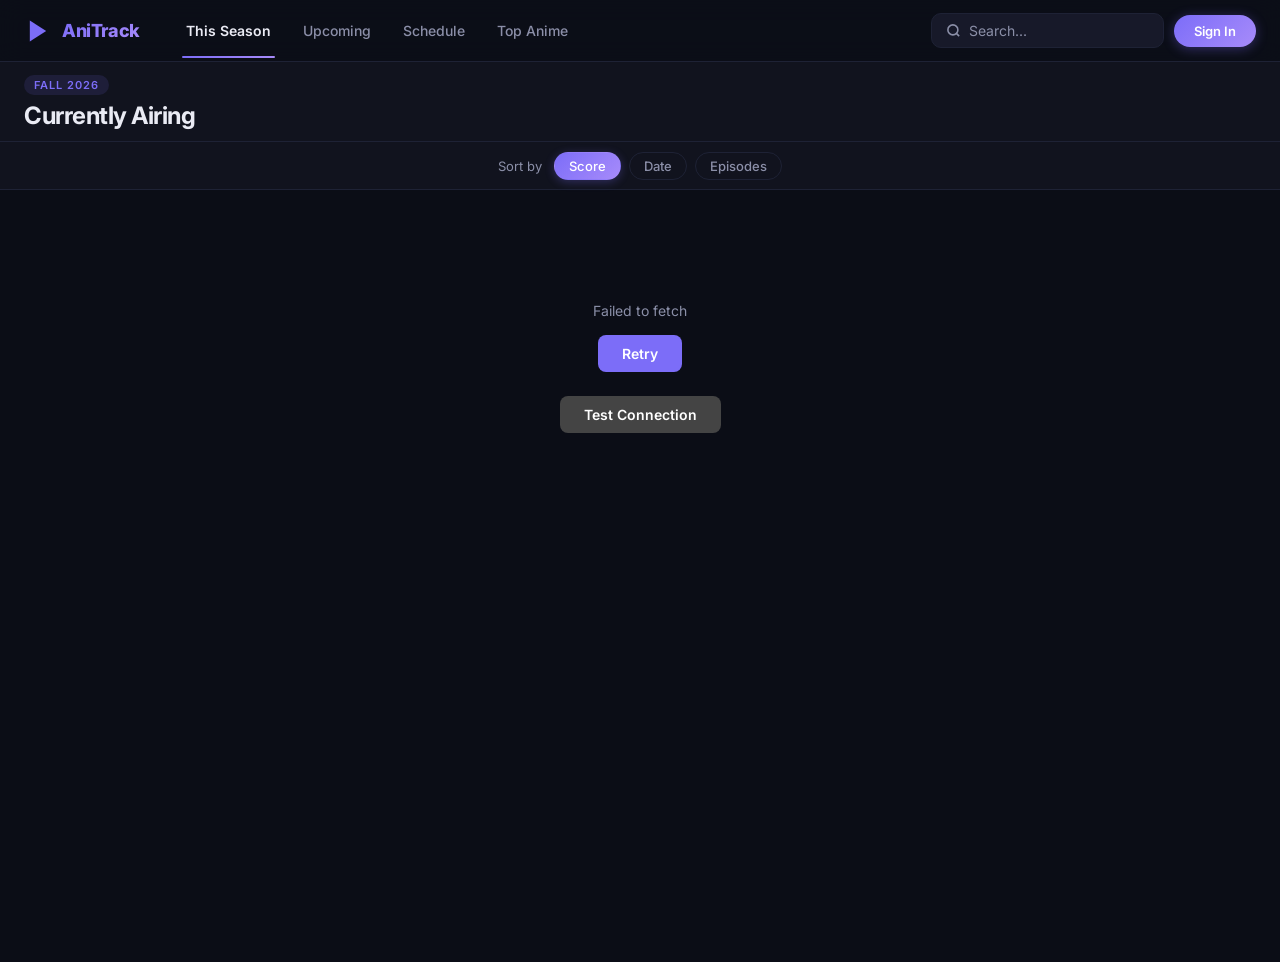
==== commit 3ec9c559: "added extra font styling" ====
--- a/webshop-project/index.html
+++ b/webshop-project/index.html
@@ -4,6 +4,8 @@
     <meta charset="UTF-8">
     <meta name="viewport" content="width=device-width, initial-scale=1.0">
     <title>AniTrack — Seasonal Anime Guide</title>
+    <link rel="preconnect" href="https://fonts.googleapis.com">
+    <link href="https://fonts.googleapis.com/css2?family=Inter:wght@400;500;600;700;800&display=swap" rel="stylesheet">
     <link rel="stylesheet" href="style/main.css">
 </head>
 <body>
@@ -58,6 +60,9 @@
     </div>
 </nav>
 
+<!-- HERO SECTION -->
+<section id="hero-section" class="hero-section" style="display:none"></section>
+
 <!-- PAGE HEADER -->
 <header class="page-header">
     <div class="page-header-inner">
@@ -86,8 +91,10 @@
         <p>Loading anime...</p>
     </div>
     <div id="error-msg" class="error-msg" style="display:none">
-        <p>Could not load anime. API may be rate limited, try again in a moment.</p>
+        <p id="error-text">Could not load anime. API may be rate limited, try again in a moment.</p>
         <button class="retry-btn" onclick="reload()">Retry</button>
+        <button class="retry-btn" onclick="testAPI()" style="margin-top:8px;background:#444">Test Connection</button>
+        <p id="test-result" style="font-size:13px;margin-top:8px;color:#aaa"></p>
     </div>
     <div id="anime-grid" class="anime-grid" style="display:none"></div>
 </main>
--- a/webshop-project/style/main.css
+++ b/webshop-project/style/main.css
@@ -5,27 +5,32 @@
 }
 
 :root {
-    --bg: #0d0f18;
-    --surface: #13151f;
-    --surface2: #1a1d2e;
-    --border: #1e2133;
+    --bg: #0b0d16;
+    --surface: #11131e;
+    --surface2: #171929;
+    --surface3: #1d2035;
+    --border: #1e2235;
     --accent: #7c6df8;
-    --accent-dim: rgba(124, 109, 248, 0.15);
-    --text: #e8e9f0;
+    --accent2: #a78bfa;
+    --accent-dim: rgba(124, 109, 248, 0.12);
+    --gradient: linear-gradient(135deg, #7c6df8 0%, #a78bfa 100%);
+    --glow: 0 0 40px rgba(124, 109, 248, 0.18);
+    --text: #eaebf4;
     --text-muted: #8b8fa8;
     --green: #22c55e;
     --yellow: #eab308;
     --red: #ef4444;
-    --nav-h: 60px;
+    --nav-h: 62px;
     --header-h: 80px;
     --sort-h: 48px;
 }
 
 body {
-    font-family: 'Helvetica Neue', Helvetica, Arial, sans-serif;
+    font-family: 'Inter', 'Helvetica Neue', Helvetica, Arial, sans-serif;
     background: var(--bg);
     color: var(--text);
     min-height: 100vh;
+    -webkit-font-smoothing: antialiased;
 }
 
 /* ── NAVBAR ── */
@@ -61,9 +66,12 @@
 
 .logo-text {
     font-size: 18px;
-    font-weight: 700;
-    color: var(--text);
-    letter-spacing: -0.3px;
+    font-weight: 800;
+    letter-spacing: -0.4px;
+    background: var(--gradient);
+    -webkit-background-clip: text;
+    -webkit-text-fill-color: transparent;
+    background-clip: text;
 }
 
 .nav-tabs {
@@ -79,22 +87,30 @@
     color: var(--text-muted);
     font-size: 14px;
     font-weight: 500;
-    padding: 8px 16px;
+    padding: 8px 14px;
     cursor: pointer;
     border-radius: 8px;
-    transition: color 0.2s, background 0.2s;
+    transition: color 0.2s;
     font-family: inherit;
     position: relative;
 }
 
-.nav-tab:hover {
+.nav-tab:hover { color: var(--text); }
+
+.nav-tab.active {
     color: var(--text);
-    background: var(--surface2);
-}
-
-.nav-tab.active {
-    color: var(--accent);
-    background: var(--accent-dim);
+    font-weight: 600;
+}
+
+.nav-tab.active::after {
+    content: '';
+    position: absolute;
+    bottom: -11px;
+    left: 10px;
+    right: 10px;
+    height: 2px;
+    background: var(--gradient);
+    border-radius: 2px;
 }
 
 /* ── NOTIFICATION BELL ── */
@@ -251,20 +267,21 @@
 }
 
 .signin-btn {
-    background: var(--accent);
+    background: var(--gradient);
     color: #fff;
     border: none;
-    padding: 8px 18px;
-    border-radius: 8px;
+    padding: 8px 20px;
+    border-radius: 20px;
     font-size: 13px;
     font-weight: 600;
     cursor: pointer;
     font-family: inherit;
-    transition: opacity 0.2s;
+    transition: opacity 0.2s, box-shadow 0.2s;
     white-space: nowrap;
-}
-
-.signin-btn:hover { opacity: 0.85; }
+    box-shadow: 0 2px 12px rgba(124, 109, 248, 0.35);
+}
+
+.signin-btn:hover { opacity: 0.9; box-shadow: 0 4px 20px rgba(124, 109, 248, 0.5); }
 
 .nav-user {
     display: flex;
@@ -337,6 +354,182 @@
 
 .nav-search input::placeholder { color: var(--text-muted); }
 
+/* ── HERO SECTION ── */
+.hero-section {
+    margin-top: var(--nav-h);
+    position: relative;
+    height: 440px;
+    overflow: hidden;
+}
+
+.hero-bg {
+    position: absolute;
+    inset: -10px;
+    background-size: cover;
+    background-position: center 20%;
+    filter: brightness(0.35) saturate(1.2);
+    transform: scale(1.04);
+    transition: transform 8s ease;
+}
+
+.hero-section:hover .hero-bg { transform: scale(1.07); }
+
+.hero-overlay {
+    position: absolute;
+    inset: 0;
+    background:
+        linear-gradient(90deg, rgba(11,13,22,0.98) 0%, rgba(11,13,22,0.65) 55%, rgba(11,13,22,0.1) 100%),
+        linear-gradient(to top, rgba(11,13,22,1) 0%, transparent 35%);
+}
+
+.hero-inner {
+    position: relative;
+    z-index: 2;
+    max-width: 1400px;
+    margin: 0 auto;
+    padding: 0 24px;
+    height: 100%;
+    display: flex;
+    align-items: center;
+    gap: 40px;
+}
+
+.hero-cover {
+    height: 300px;
+    width: auto;
+    border-radius: 14px;
+    box-shadow: 0 24px 70px rgba(0,0,0,0.75), 0 0 0 1px rgba(255,255,255,0.07);
+    flex-shrink: 0;
+    cursor: pointer;
+    transition: transform 0.3s ease, box-shadow 0.3s ease;
+}
+
+.hero-cover:hover {
+    transform: scale(1.03) translateY(-4px);
+    box-shadow: 0 32px 80px rgba(0,0,0,0.8), 0 0 0 1px rgba(124,109,248,0.4);
+}
+
+.hero-info { max-width: 580px; }
+
+.hero-badges {
+    display: flex;
+    align-items: center;
+    gap: 8px;
+    margin-bottom: 14px;
+}
+
+.hero-score {
+    font-size: 13px;
+    font-weight: 800;
+    color: #fbbf24;
+    background: rgba(251,191,36,0.1);
+    border: 1px solid rgba(251,191,36,0.3);
+    padding: 3px 12px;
+    border-radius: 20px;
+}
+
+.hero-badge {
+    font-size: 11px;
+    font-weight: 600;
+    color: var(--text-muted);
+    background: rgba(255,255,255,0.05);
+    border: 1px solid var(--border);
+    padding: 3px 10px;
+    border-radius: 20px;
+}
+
+.hero-title {
+    font-size: 38px;
+    font-weight: 800;
+    line-height: 1.1;
+    letter-spacing: -1px;
+    color: #fff;
+    margin-bottom: 6px;
+    cursor: pointer;
+    transition: color 0.2s;
+}
+
+.hero-title:hover { color: var(--accent2); }
+
+.hero-romaji {
+    font-size: 14px;
+    color: var(--text-muted);
+    margin-bottom: 14px;
+}
+
+.hero-genres {
+    display: flex;
+    flex-wrap: wrap;
+    gap: 6px;
+    margin-bottom: 16px;
+}
+
+.hero-genre {
+    font-size: 11px;
+    font-weight: 600;
+    color: var(--accent2);
+    background: var(--accent-dim);
+    border: 1px solid rgba(124,109,248,0.2);
+    padding: 3px 11px;
+    border-radius: 20px;
+}
+
+.hero-synopsis {
+    font-size: 14px;
+    line-height: 1.7;
+    color: rgba(255,255,255,0.55);
+    margin-bottom: 24px;
+    display: -webkit-box;
+    -webkit-line-clamp: 3;
+    -webkit-box-orient: vertical;
+    overflow: hidden;
+}
+
+.hero-actions {
+    display: flex;
+    align-items: center;
+    gap: 12px;
+}
+
+.hero-btn-primary {
+    background: var(--gradient);
+    color: #fff;
+    border: none;
+    padding: 13px 30px;
+    border-radius: 10px;
+    font-size: 14px;
+    font-weight: 700;
+    cursor: pointer;
+    font-family: inherit;
+    transition: opacity 0.2s, box-shadow 0.2s, transform 0.2s;
+    box-shadow: 0 4px 20px rgba(124,109,248,0.4);
+}
+
+.hero-btn-primary:hover {
+    opacity: 0.92;
+    box-shadow: 0 8px 32px rgba(124,109,248,0.6);
+    transform: translateY(-1px);
+}
+
+.hero-btn-fav {
+    background: rgba(255,255,255,0.07);
+    color: rgba(255,255,255,0.7);
+    border: 1px solid rgba(255,255,255,0.12);
+    padding: 13px 24px;
+    border-radius: 10px;
+    font-size: 14px;
+    font-weight: 600;
+    cursor: pointer;
+    font-family: inherit;
+    transition: all 0.2s;
+}
+
+.hero-btn-fav:hover { background: rgba(255,255,255,0.12); color: #fff; transform: translateY(-1px); }
+.hero-btn-fav.active { color: #ef4444; border-color: rgba(239,68,68,0.4); background: rgba(239,68,68,0.08); }
+
+/* page-header margin collapses when hero is active */
+body.has-hero .page-header { margin-top: 0; }
+
 /* ── PAGE HEADER ── */
 .page-header {
     margin-top: var(--nav-h);
@@ -427,9 +620,10 @@
 }
 
 .sort-btn.active {
-    background: var(--accent);
-    border-color: var(--accent);
+    background: var(--gradient);
+    border-color: transparent;
     color: #fff;
+    box-shadow: 0 2px 10px rgba(124, 109, 248, 0.3);
 }
 
 /* ── MAIN ── */
@@ -502,19 +696,26 @@
 }
 
 /* ── ANIME CARD ── */
+@keyframes fadeInUp {
+    from { opacity: 0; transform: translateY(20px); }
+    to   { opacity: 1; transform: translateY(0); }
+}
+
 .anime-card {
-    background: var(--surface);
+    border-radius: 14px;
+    overflow: hidden;
+    cursor: pointer;
+    position: relative;
+    background: var(--surface2);
     border: 1px solid var(--border);
-    border-radius: 12px;
-    overflow: hidden;
-    cursor: pointer;
-    transition: transform 0.2s ease, border-color 0.2s ease, box-shadow 0.2s ease;
+    transition: transform 0.28s ease, box-shadow 0.28s ease, border-color 0.28s ease;
+    animation: fadeInUp 0.45s ease both;
 }
 
 .anime-card:hover {
-    transform: translateY(-4px);
-    border-color: var(--accent);
-    box-shadow: 0 8px 32px rgba(124, 109, 248, 0.15);
+    transform: translateY(-8px) scale(1.02);
+    border-color: rgba(124, 109, 248, 0.55);
+    box-shadow: 0 24px 60px rgba(124, 109, 248, 0.22), 0 6px 24px rgba(0,0,0,0.5);
 }
 
 .card-img-wrap {
@@ -524,77 +725,54 @@
     background: var(--surface2);
 }
 
+/* gradient overlay bottom-to-top */
+.card-img-wrap::before {
+    content: '';
+    position: absolute;
+    inset: 0;
+    background: linear-gradient(
+        to top,
+        rgba(8, 10, 18, 1) 0%,
+        rgba(8, 10, 18, 0.82) 28%,
+        rgba(8, 10, 18, 0.25) 55%,
+        transparent 75%
+    );
+    z-index: 1;
+    pointer-events: none;
+}
+
 .card-img {
     width: 100%;
     height: 100%;
     object-fit: cover;
     display: block;
-    transition: transform 0.3s ease;
-}
-
-.anime-card:hover .card-img { transform: scale(1.04); }
+    transition: transform 0.45s ease;
+}
+
+.anime-card:hover .card-img { transform: scale(1.07); }
 
 .card-score {
     position: absolute;
     top: 10px;
     left: 10px;
-    font-size: 12px;
-    font-weight: 700;
-    padding: 3px 8px;
-    border-radius: 6px;
+    font-size: 11px;
+    font-weight: 700;
+    padding: 3px 9px;
+    border-radius: 20px;
     color: #fff;
-    background: rgba(0,0,0,0.7);
-    backdrop-filter: blur(4px);
-    display: flex;
-    align-items: center;
-    gap: 3px;
+    background: rgba(0, 0, 0, 0.6);
+    backdrop-filter: blur(8px);
+    display: flex;
+    align-items: center;
+    gap: 4px;
+    z-index: 3;
 }
 
 .score-dot {
-    width: 7px;
-    height: 7px;
+    width: 6px;
+    height: 6px;
     border-radius: 50%;
-}
-
-.card-status {
-    position: absolute;
-    bottom: 10px;
-    right: 10px;
-    font-size: 10px;
-    font-weight: 600;
-    padding: 3px 8px;
-    border-radius: 6px;
-    letter-spacing: 0.3px;
-    backdrop-filter: blur(4px);
-}
-
-.status-airing { background: rgba(34,197,94,0.85); color: #fff; }
-.status-upcoming { background: rgba(124,109,248,0.85); color: #fff; }
-.status-done { background: rgba(139,143,168,0.6); color: #fff; }
-
-.card-body {
-    padding: 12px;
-}
-
-.card-title {
-    font-size: 13px;
-    font-weight: 600;
-    line-height: 1.35;
-    margin-bottom: 4px;
-    display: -webkit-box;
-    -webkit-line-clamp: 2;
-    -webkit-box-orient: vertical;
-    overflow: hidden;
-    color: var(--text);
-}
-
-.card-studio {
-    font-size: 11px;
-    color: var(--text-muted);
-    margin-bottom: 8px;
-    white-space: nowrap;
-    overflow: hidden;
-    text-overflow: ellipsis;
+    flex-shrink: 0;
 }
 
 /* ── FAVORITE BUTTON ── */
@@ -602,24 +780,101 @@
     position: absolute;
     top: 10px;
     right: 10px;
-    background: rgba(0,0,0,0.55);
-    backdrop-filter: blur(6px);
+    background: rgba(0, 0, 0, 0.55);
+    backdrop-filter: blur(8px);
     border: none;
-    color: rgba(255,255,255,0.5);
-    width: 30px;
-    height: 30px;
+    color: rgba(255, 255, 255, 0.45);
+    width: 32px;
+    height: 32px;
     border-radius: 50%;
     cursor: pointer;
-    font-size: 14px;
+    font-size: 15px;
     display: flex;
     align-items: center;
     justify-content: center;
-    transition: color 0.2s, transform 0.15s;
+    transition: color 0.2s, transform 0.18s, background 0.2s;
+    z-index: 3;
+}
+
+.fav-btn:hover { color: #ef4444; transform: scale(1.18); background: rgba(0,0,0,0.8); }
+.fav-btn.active { color: #ef4444; }
+
+/* card body overlaid at bottom of image */
+.card-body {
+    position: absolute;
+    bottom: 0;
+    left: 0;
+    right: 0;
+    padding: 10px 12px 14px;
     z-index: 2;
 }
 
-.fav-btn:hover { color: #ef4444; transform: scale(1.15); }
-.fav-btn.active { color: #ef4444; }
+.card-status {
+    display: inline-flex;
+    align-items: center;
+    font-size: 9px;
+    font-weight: 700;
+    padding: 2px 7px;
+    border-radius: 4px;
+    letter-spacing: 0.6px;
+    text-transform: uppercase;
+    margin-bottom: 5px;
+}
+
+.status-airing  { background: rgba(34, 197, 94, 0.85); color: #fff; }
+.status-upcoming { background: rgba(124, 109, 248, 0.85); color: #fff; }
+.status-done    { background: rgba(139, 143, 168, 0.4); color: rgba(255,255,255,0.65); }
+
+.card-title {
+    font-size: 13px;
+    font-weight: 700;
+    line-height: 1.3;
+    margin-bottom: 3px;
+    display: -webkit-box;
+    -webkit-line-clamp: 2;
+    -webkit-box-orient: vertical;
+    overflow: hidden;
+    color: #fff;
+}
+
+.card-studio {
+    font-size: 11px;
+    color: rgba(255, 255, 255, 0.45);
+    margin-bottom: 6px;
+    white-space: nowrap;
+    overflow: hidden;
+    text-overflow: ellipsis;
+}
+
+.card-meta {
+    display: flex;
+    align-items: center;
+    gap: 6px;
+    flex-wrap: wrap;
+}
+
+.card-eps {
+    font-size: 11px;
+    color: rgba(255, 255, 255, 0.4);
+    white-space: nowrap;
+}
+
+.card-airing-pill {
+    font-size: 10px;
+    font-weight: 600;
+    color: var(--accent2);
+    background: rgba(124, 109, 248, 0.18);
+    padding: 1px 7px;
+    border-radius: 20px;
+    white-space: nowrap;
+}
+
+.card-date-pill {
+    font-size: 10px;
+    font-weight: 600;
+    color: rgba(255, 255, 255, 0.55);
+    white-space: nowrap;
+}
 
 /* ── AUTH MODAL ── */
 .auth-overlay {
@@ -728,20 +983,21 @@
 
 .auth-submit-btn {
     width: 100%;
-    background: var(--accent);
+    background: var(--gradient);
     color: #fff;
     border: none;
-    border-radius: 8px;
+    border-radius: 10px;
     padding: 13px;
     font-size: 14px;
     font-weight: 700;
     cursor: pointer;
     font-family: inherit;
-    transition: opacity 0.2s;
+    transition: opacity 0.2s, box-shadow 0.2s;
     margin-top: 4px;
-}
-
-.auth-submit-btn:hover { opacity: 0.85; }
+    box-shadow: 0 4px 16px rgba(124, 109, 248, 0.35);
+}
+
+.auth-submit-btn:hover { opacity: 0.9; box-shadow: 0 6px 24px rgba(124, 109, 248, 0.5); }
 
 .card-airing {
     position: absolute;
@@ -830,11 +1086,25 @@
 .modal-trailer {
     position: relative;
     width: 100%;
-    aspect-ratio: 16/9;
+    height: 260px;
     background: #000;
     border-radius: 16px 16px 0 0;
     overflow: hidden;
     flex-shrink: 0;
+}
+
+.modal-trailer::after {
+    content: '';
+    position: absolute;
+    inset: 0;
+    background: linear-gradient(
+        to bottom,
+        transparent 40%,
+        rgba(17, 19, 30, 0.6) 75%,
+        rgba(17, 19, 30, 1) 100%
+    );
+    pointer-events: none;
+    z-index: 1;
 }
 
 .trailer-iframe {
@@ -848,7 +1118,7 @@
     width: 100%;
     height: 100%;
     object-fit: cover;
-    object-position: center top;
+    object-position: center 20%;
     display: block;
 }
 
@@ -876,14 +1146,18 @@
 
 /* info below trailer */
 .modal-info {
-    padding: 24px 28px 32px;
+    padding: 20px 28px 32px;
+    margin-top: -12px;
+    position: relative;
+    z-index: 2;
 }
 
 .modal-title {
-    font-size: 22px;
-    font-weight: 700;
-    line-height: 1.25;
+    font-size: 24px;
+    font-weight: 800;
+    line-height: 1.2;
     margin-bottom: 4px;
+    letter-spacing: -0.4px;
 }
 
 .modal-title-jp {
@@ -894,30 +1168,32 @@
 
 .modal-stats {
     display: grid;
-    grid-template-columns: repeat(6, 1fr);
-    gap: 16px;
+    grid-template-columns: repeat(4, 1fr);
+    gap: 8px;
     margin-bottom: 16px;
-    padding-bottom: 16px;
-    border-bottom: 1px solid var(--border);
 }
 
 .stat {
     display: flex;
     flex-direction: column;
-    gap: 4px;
+    gap: 5px;
+    background: var(--surface2);
+    border: 1px solid var(--border);
+    border-radius: 12px;
+    padding: 10px 14px;
 }
 
 .stat-label {
-    font-size: 10px;
-    font-weight: 600;
-    letter-spacing: 0.8px;
+    font-size: 9px;
+    font-weight: 700;
+    letter-spacing: 0.9px;
     text-transform: uppercase;
     color: var(--text-muted);
 }
 
 .stat-val {
     font-size: 14px;
-    font-weight: 600;
+    font-weight: 700;
     color: var(--text);
 }
 
@@ -937,10 +1213,18 @@
 
 .tag-pill {
     font-size: 11px;
-    color: var(--text-muted);
+    font-weight: 500;
+    color: var(--text-muted);
+    background: var(--surface2);
     border: 1px solid var(--border);
     border-radius: 20px;
-    padding: 2px 10px;
+    padding: 3px 11px;
+    transition: border-color 0.15s, color 0.15s;
+}
+
+.tag-pill:hover {
+    border-color: var(--accent);
+    color: var(--text);
 }
 
 .modal-synopsis {
@@ -1013,18 +1297,19 @@
     grid-template-columns: auto 1fr auto;
     align-items: center;
     gap: 12px;
-    padding: 10px 12px;
-    border-radius: 8px;
+    padding: 10px 14px;
+    border-radius: 10px;
     background: var(--surface2);
-    border: 1px solid transparent;
+    border: 1px solid var(--border);
     text-decoration: none;
     color: var(--text);
-    transition: border-color 0.15s, background 0.15s;
+    transition: border-color 0.18s, background 0.18s, transform 0.18s;
 }
 
 .episode-item:hover {
-    border-color: var(--accent);
+    border-color: rgba(124, 109, 248, 0.5);
     background: var(--accent-dim);
+    transform: translateX(3px);
 }
 
 .episode-num {
